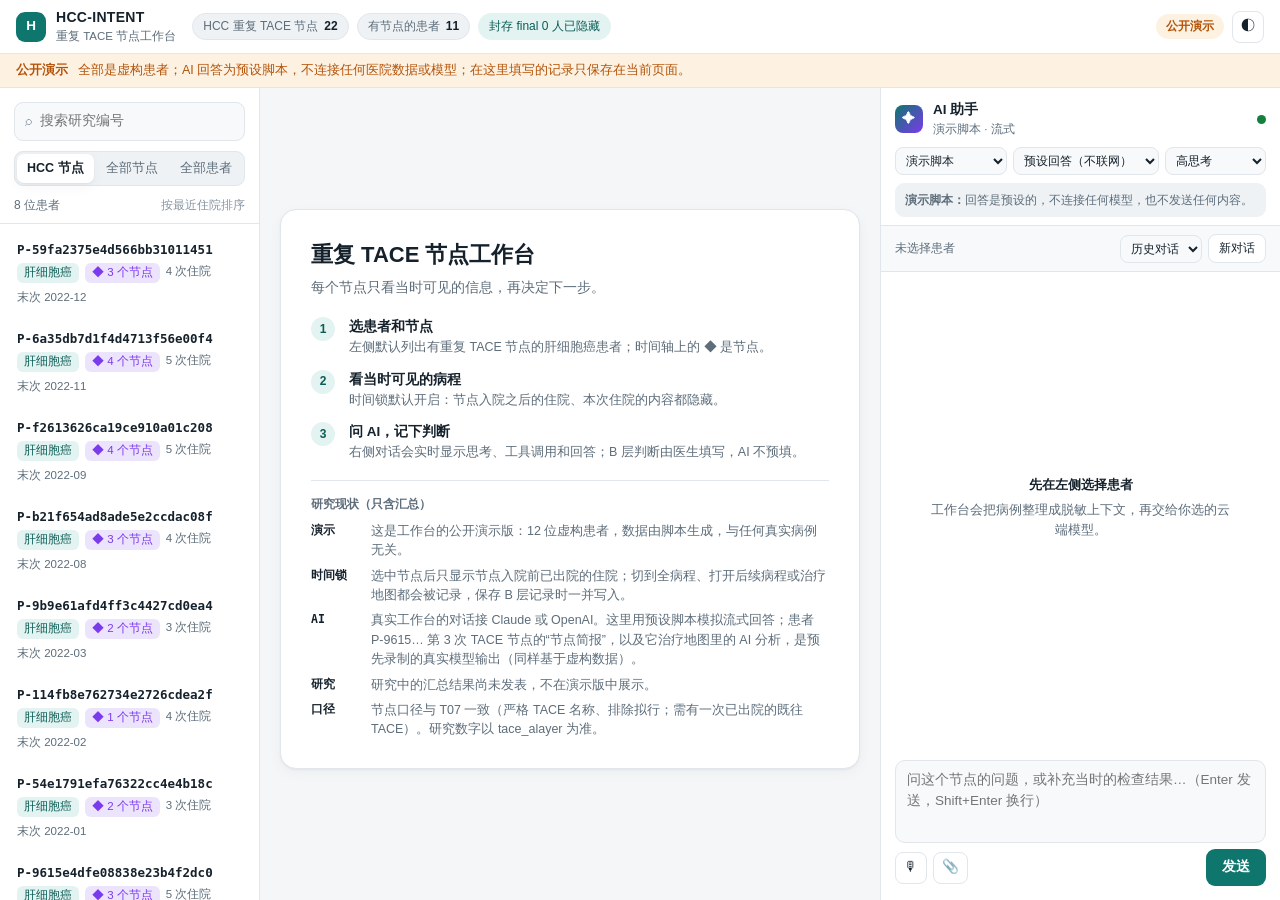
==== index.html @ 454624b8 "HCC-INTENT repeat-TACE workbench demo (made-up patients, static page) Built by scripts/build_static_" ====
<!doctype html>
<html lang="zh-CN">
<head>
<meta charset="utf-8">
<meta name="viewport" content="width=device-width,initial-scale=1">
<meta name="hcc-token" content="demo">
<meta name="description" content="重复 TACE 节点工作台的公开演示：虚构患者、时间锁视图、A/B 层记录、治疗地图与预设的流式 AI 回答。">
<title>HCC-INTENT 演示</title>
<link rel="stylesheet" href="workbench.css">
<link rel="stylesheet" href="demo.css">
</head>
<body>
<header class="topbar">
  <button id="togglePatients" class="icon-btn only-narrow" aria-label="患者列表">☰</button>
  <div class="brand"><span class="brand-mark">H</span><div><strong>HCC-INTENT</strong><small>重复 TACE 节点工作台</small></div></div>
  <div id="statusChips" class="status-chips"></div>
  <div class="top-actions">
    <span class="demo-pill">公开演示</span>
    <button id="themeToggle" class="icon-btn" aria-label="切换明暗主题" title="切换明暗主题">◐</button>
    <button id="toggleAssistant" class="icon-btn only-medium" aria-label="AI 助手">✦</button>
  </div>
</header>
<div class="demo-banner" role="note"><b>公开演示</b><span>全部是虚构患者；AI 回答为预设脚本，不连接任何医院数据或模型；在这里填写的记录只保存在当前页面。</span></div>

<div class="layout">
  <aside id="patientsPanel" class="patients">
    <div class="panel-head">
      <label class="search"><span aria-hidden="true">⌕</span><input id="patientSearch" placeholder="搜索研究编号" aria-label="搜索研究编号" autocomplete="off"></label>
      <div class="segmented" id="scopeSwitch" role="tablist" aria-label="患者范围">
        <button data-scope="hcc_nodes" class="active" role="tab">HCC 节点</button>
        <button data-scope="nodes" role="tab">全部节点</button>
        <button data-scope="all" role="tab">全部患者</button>
      </div>
      <div class="list-meta"><span id="patientTotal">—</span><span class="hint">按最近住院排序</span></div>
    </div>
    <div id="patientList" class="patient-list" role="listbox" aria-label="患者"></div>
    <button id="loadMore" class="ghost-btn load-more" hidden>加载更多</button>
  </aside>

  <main id="casePanel" class="case">
    <section id="welcome" class="welcome">
      <div class="welcome-card">
        <h1>重复 TACE 节点工作台</h1>
        <p>每个节点只看当时可见的信息，再决定下一步。</p>
        <ol class="steps">
          <li><b>选患者和节点</b><span>左侧默认列出有重复 TACE 节点的肝细胞癌患者；时间轴上的 ◆ 是节点。</span></li>
          <li><b>看当时可见的病程</b><span>时间锁默认开启：节点入院之后的住院、本次住院的内容都隐藏。</span></li>
          <li><b>问 AI，记下判断</b><span>右侧对话会实时显示思考、工具调用和回答；B 层判断由医生填写，AI 不预填。</span></li>
        </ol>
        <div id="welcomeNotes" class="research-notes"></div>
      </div>
    </section>

    <section id="caseView" class="case-view" hidden>
      <div class="case-head">
        <div class="case-title">
          <div class="eyebrow" id="caseEyebrow"></div>
          <h1 id="caseTitle"></h1>
          <div id="caseBadges" class="badges"></div>
        </div>
        <div id="caseStats" class="case-stats"></div>
      </div>

      <div class="card timeline-card">
        <div class="card-head">
          <div class="node-strip" id="nodeStrip" aria-label="重复 TACE 节点"></div>
          <div class="segmented mode-switch" id="modeSwitch" aria-label="视图模式">
            <button data-mode="locked" class="active" title="只显示节点入院前已出院的住院">🔒 时间锁</button>
            <button data-mode="full" title="显示全部住院，会记录为已查看后续病程">全病程</button>
          </div>
        </div>
        <div id="modeHint" class="mode-hint"></div>
        <div id="timeline" class="timeline" aria-label="住院时间轴"></div>
        <div class="legend" id="timelineLegend"></div>
      </div>

      <div class="card node-card">
        <nav class="tabs" id="tabs" role="tablist">
          <button data-tab="visible" class="active" role="tab">当时可见</button>
          <button data-tab="alayer" role="tab">A 层 · 状态</button>
          <button data-tab="blayer" role="tab">B 层 · 医生记录</button>
          <button data-tab="after" role="tab">后续病程</button>
          <button data-tab="map" role="tab">治疗地图</button>
          <button data-tab="detail" role="tab">住院详情</button>
        </nav>
        <div id="tabBody" class="tab-body"></div>
      </div>
    </section>
  </main>

  <aside id="assistantPanel" class="assistant">
    <div class="assistant-head">
      <div class="assistant-title"><span class="spark">✦</span><div><strong>AI 助手</strong><small id="assistantSub">云端模型 · 流式</small></div></div>
      <span id="assistantDot" class="dot" title="状态"></span>
    </div>
    <div class="model-row">
      <select id="providerSelect" aria-label="接口"></select>
      <select id="modelSelect" aria-label="模型"></select>
      <select id="effortSelect" aria-label="思考强度" title="思考强度">
        <option value="low">低思考</option><option value="medium">中思考</option><option value="high" selected>高思考</option>
      </select>
    </div>
    <div id="exportBanner" class="export-banner"></div>
    <div class="context-bar">
      <span id="contextChip" class="context-chip">未选择患者</span>
      <div class="context-actions">
        <select id="historySelect" aria-label="历史对话"><option value="">历史对话</option></select>
        <button id="newChat" class="ghost-btn small">新对话</button>
      </div>
    </div>
    <div id="messages" class="messages" aria-live="polite"></div>
    <div id="quickPrompts" class="quick-prompts"></div>
    <form id="composer" class="composer">
      <textarea id="composerInput" rows="3" placeholder="问这个节点的问题，或补充当时的检查结果…（Enter 发送，Shift+Enter 换行）"></textarea>
      <div class="composer-actions">
        <div class="left">
          <button type="button" id="voiceBtn" class="icon-btn" title="本地语音转文字" aria-label="语音输入">🎙</button>
          <label class="icon-btn" title="上传文字型文件（本地提取）" aria-label="上传文件">📎<input id="fileInput" type="file" accept=".txt,.md,.json,.pdf,.docx" hidden></label>
          <span id="composerNote" class="composer-note"></span>
        </div>
        <button type="submit" id="sendBtn" class="primary-btn">发送</button>
      </div>
    </form>
  </aside>
</div>
<div id="tooltip" class="tooltip" role="tooltip" hidden></div>
<div id="toast" class="toast" role="status" hidden></div>
<script src="mock.js"></script>
<script src="workbench.js"></script>
</body>
</html>
---- workbench.css ----
:root{
  --bg:#f4f6f8;--panel:#ffffff;--panel-2:#f7f9fb;--sunken:#eef2f5;--border:#e0e6eb;--border-strong:#c9d3db;
  --text:#15212b;--muted:#5d6d7a;--faint:#8794a0;
  --accent:#0f766e;--accent-2:#0d9488;--accent-soft:#e3f3f1;--accent-text:#0b5c56;
  --warn:#b45309;--warn-soft:#fdf2e2;--danger:#b91c1c;--danger-soft:#fde8e8;--ok:#15803d;
  --c-tace:#0f8b8d;--c-local:#2563eb;--c-systemic:#7c3aed;--c-curative:#d97706;--c-other:#94a3b8;--c-death:#dc2626;
  --hatch:#e9edf1;--shadow:0 1px 2px rgba(16,24,32,.05),0 4px 14px rgba(16,24,32,.04);
  --radius:12px;--left:292px;--right:440px;
  color-scheme:light;
}
@media (prefers-color-scheme:dark){:root:not([data-theme="light"]){
  --bg:#0b1117;--panel:#111a22;--panel-2:#152029;--sunken:#0e161d;--border:#22303c;--border-strong:#2f4050;
  --text:#dbe5ec;--muted:#93a3b1;--faint:#6d7f8d;
  --accent:#34d3b4;--accent-2:#2bb79c;--accent-soft:#12312c;--accent-text:#7ae8d1;
  --warn:#f0a73b;--warn-soft:#3a2a12;--danger:#f87171;--danger-soft:#3a1717;--ok:#4ade80;
  --c-tace:#2dd4bf;--c-local:#60a5fa;--c-systemic:#a78bfa;--c-curative:#fbbf24;--c-other:#64748b;--c-death:#f87171;
  --hatch:#18232d;--shadow:none;color-scheme:dark;
}}
:root[data-theme="dark"]{
  --bg:#0b1117;--panel:#111a22;--panel-2:#152029;--sunken:#0e161d;--border:#22303c;--border-strong:#2f4050;
  --text:#dbe5ec;--muted:#93a3b1;--faint:#6d7f8d;
  --accent:#34d3b4;--accent-2:#2bb79c;--accent-soft:#12312c;--accent-text:#7ae8d1;
  --warn:#f0a73b;--warn-soft:#3a2a12;--danger:#f87171;--danger-soft:#3a1717;--ok:#4ade80;
  --c-tace:#2dd4bf;--c-local:#60a5fa;--c-systemic:#a78bfa;--c-curative:#fbbf24;--c-other:#64748b;--c-death:#f87171;
  --hatch:#18232d;--shadow:none;color-scheme:dark;
}
*{box-sizing:border-box}
html,body{height:100%}
body{margin:0;background:var(--bg);color:var(--text);font:13.5px/1.55 -apple-system,BlinkMacSystemFont,"PingFang SC","Hiragino Sans GB","Microsoft YaHei",sans-serif;overflow:hidden}
button,input,select,textarea{font:inherit;color:inherit}
button{cursor:pointer}
[hidden]{display:none!important}
h1,h2,h3,h4,p{margin:0}
small{color:var(--muted)}

/* ---------- top bar ---------- */
.topbar{height:54px;display:flex;align-items:center;gap:16px;padding:0 16px;background:var(--panel);border-bottom:1px solid var(--border)}
.brand{display:flex;align-items:center;gap:10px;min-width:0}
.brand strong{display:block;font-size:14px;letter-spacing:.3px}
.brand small{display:block;font-size:11.5px}
.brand-mark{width:30px;height:30px;border-radius:9px;display:grid;place-items:center;background:var(--accent);color:#fff;font-weight:700}
.status-chips{display:flex;gap:8px;flex:1;min-width:0;overflow:hidden}
.chip{display:inline-flex;align-items:center;gap:6px;padding:3px 10px;border-radius:999px;background:var(--sunken);border:1px solid var(--border);color:var(--muted);font-size:12px;white-space:nowrap}
.chip b{color:var(--text);font-weight:600}
.chip.warn{background:var(--warn-soft);color:var(--warn);border-color:transparent}
.chip.ok{background:var(--accent-soft);color:var(--accent-text);border-color:transparent}
.top-actions{display:flex;align-items:center;gap:8px}
.link-btn{color:var(--muted);text-decoration:none;font-size:12.5px;padding:6px 10px;border-radius:8px}
.link-btn:hover{background:var(--sunken);color:var(--text)}
.icon-btn{border:1px solid var(--border);background:var(--panel);border-radius:8px;min-width:32px;height:32px;display:inline-grid;place-items:center;padding:0 8px;cursor:pointer}
.icon-btn:hover{background:var(--sunken)}
.only-narrow,.only-medium{display:none}

/* ---------- layout ---------- */
.layout{display:grid;grid-template-columns:var(--left) minmax(0,1fr) var(--right);height:calc(100vh - 54px)}
.patients,.assistant{background:var(--panel);display:flex;flex-direction:column;min-height:0}
.patients{border-right:1px solid var(--border)}
.assistant{border-left:1px solid var(--border)}
.case{overflow:auto;min-width:0;padding:18px 20px 28px}

/* ---------- patient list ---------- */
.panel-head{padding:14px 14px 8px;display:grid;gap:10px;border-bottom:1px solid var(--border)}
.search{display:flex;align-items:center;gap:8px;border:1px solid var(--border);background:var(--panel-2);border-radius:9px;padding:0 10px}
.search span{color:var(--faint)}
.search input{border:0;outline:0;background:transparent;padding:8px 0;width:100%}
.search:focus-within{border-color:var(--accent);box-shadow:0 0 0 3px var(--accent-soft)}
.segmented{display:inline-flex;background:var(--sunken);border:1px solid var(--border);border-radius:9px;padding:2px;gap:2px}
.segmented button{border:0;background:transparent;padding:5px 10px;border-radius:7px;color:var(--muted);font-size:12.5px;white-space:nowrap}
.segmented button.active{background:var(--panel);color:var(--text);box-shadow:var(--shadow);font-weight:600}
.panel-head .segmented{display:flex}.panel-head .segmented button{flex:1}
.list-meta{display:flex;justify-content:space-between;font-size:12px;color:var(--muted)}
.hint{color:var(--faint)}
.patient-list{overflow:auto;flex:1;padding:6px}
.patient-item{width:100%;text-align:left;border:1px solid transparent;background:transparent;border-radius:10px;padding:9px 10px;display:grid;gap:4px;margin-bottom:2px}
.patient-item:hover{background:var(--panel-2);border-color:var(--border)}
.patient-item.active{background:var(--accent-soft);border-color:transparent}
.patient-item .row{display:flex;justify-content:space-between;gap:8px;align-items:center}
.pid{font-family:ui-monospace,SFMono-Regular,Menlo,monospace;font-size:12.5px;font-weight:600;overflow:hidden;text-overflow:ellipsis;white-space:nowrap}
.patient-item .meta{display:flex;gap:6px;flex-wrap:wrap;font-size:11.5px;color:var(--muted)}
.tag{display:inline-flex;align-items:center;gap:4px;padding:1px 7px;border-radius:6px;background:var(--sunken);color:var(--muted);font-size:11.5px;white-space:nowrap}
.tag.accent{background:var(--accent-soft);color:var(--accent-text)}
.tag.warn{background:var(--warn-soft);color:var(--warn)}
.tag.danger{background:var(--danger-soft);color:var(--danger)}
.tag.violet{background:color-mix(in srgb,var(--c-systemic) 14%,transparent);color:var(--c-systemic)}
.load-more{margin:8px 12px 12px}
.ghost-btn{border:1px solid var(--border);background:var(--panel);border-radius:8px;padding:6px 12px;color:var(--text)}
.ghost-btn:hover{background:var(--sunken)}
.ghost-btn.small{padding:4px 10px;font-size:12px}
.primary-btn{border:0;background:var(--accent);color:#fff;border-radius:9px;padding:8px 16px;font-weight:600}
.primary-btn:hover{background:var(--accent-2)}
.primary-btn:disabled{opacity:.5;cursor:not-allowed}
.primary-btn.stop{background:var(--danger)}
.empty{color:var(--muted);text-align:center;padding:28px 12px;font-size:12.5px}

/* ---------- welcome ---------- */
.welcome{display:grid;place-items:center;min-height:100%}
.welcome-card{max-width:640px;background:var(--panel);border:1px solid var(--border);border-radius:16px;padding:28px 30px;box-shadow:var(--shadow)}
.welcome-card h1{font-size:22px;margin-bottom:6px}
.welcome-card>p{color:var(--muted);margin-bottom:18px}
.steps{margin:0 0 18px;padding:0;list-style:none;display:grid;gap:12px;counter-reset:s}
.steps li{display:grid;grid-template-columns:28px 1fr;column-gap:10px;counter-increment:s}
.steps li::before{content:counter(s);grid-row:span 2;width:24px;height:24px;border-radius:50%;background:var(--accent-soft);color:var(--accent-text);display:grid;place-items:center;font-weight:700;font-size:12px}
.steps b{font-weight:600}.steps span{color:var(--muted);font-size:12.5px}
.research-notes{display:grid;gap:6px;border-top:1px solid var(--border);padding-top:14px}
.research-notes h4{font-size:12px;color:var(--muted);font-weight:600;margin-bottom:2px}
.note-line{display:grid;grid-template-columns:52px 1fr;gap:8px;font-size:12.5px;color:var(--muted)}
.note-line b{color:var(--text);font-family:ui-monospace,Menlo,monospace;font-size:11.5px}

/* ---------- case ---------- */
.case-view{display:grid;grid-template-columns:minmax(0,1fr);gap:14px;max-width:1280px;margin:0 auto}
.case-view>*{min-width:0}
.case-head{display:flex;justify-content:space-between;gap:16px;align-items:flex-end;flex-wrap:wrap}
.eyebrow{font-size:11.5px;color:var(--muted);letter-spacing:.4px;text-transform:uppercase}
.case-title h1{font-size:20px;font-family:ui-monospace,SFMono-Regular,Menlo,monospace;letter-spacing:-.2px}
.badges{display:flex;gap:6px;flex-wrap:wrap;margin-top:6px}
.case-stats{display:flex;gap:6px;flex-wrap:wrap}
.stat{background:var(--panel);border:1px solid var(--border);border-radius:10px;padding:7px 12px;min-width:86px}
.stat small{display:block;font-size:11px}
.stat b{font-size:16px;font-variant-numeric:tabular-nums}
.card{background:var(--panel);border:1px solid var(--border);border-radius:var(--radius);box-shadow:var(--shadow)}
.card-head{display:flex;justify-content:space-between;align-items:center;gap:12px;padding:12px 14px 4px;flex-wrap:wrap}
.node-strip{display:flex;gap:6px;flex-wrap:wrap;align-items:center}
.node-strip .label{font-size:12px;color:var(--muted);margin-right:2px}
.node-chip{border:1px solid var(--border);background:var(--panel-2);border-radius:999px;padding:3px 10px;font-size:12px;display:inline-flex;gap:5px;align-items:center}
.node-chip:hover{border-color:var(--border-strong)}
.node-chip.active{background:var(--accent);border-color:var(--accent);color:#fff}
.node-chip .done{color:var(--ok);font-weight:700}
.node-chip.active .done{color:#fff}
.mode-hint{padding:0 14px;font-size:12px;color:var(--muted);min-height:18px}
.mode-hint.warn{color:var(--warn)}
.timeline{position:relative;padding:4px 8px 0 8px;min-height:180px;overflow-x:auto}
.timeline svg{display:block;width:100%;overflow:visible}
.timeline .lane-label{font-size:11px;fill:var(--muted)}
.timeline .axis text{font-size:10.5px;fill:var(--faint)}
.timeline .axis line{stroke:var(--border)}
.timeline .lane-bg{fill:var(--panel-2)}
.timeline .adm{cursor:pointer;transition:opacity .12s}
.timeline .adm:hover{opacity:.8}
.timeline .adm.selected{stroke:var(--text);stroke-width:1.6}
.timeline .node-mark{cursor:pointer}
.timeline .node-mark text{font-size:10px;font-weight:700;fill:#fff;pointer-events:none}
.timeline .zero-line{stroke:var(--accent);stroke-width:1.5;stroke-dasharray:4 3}
.timeline .zero-label{font-size:11px;fill:var(--accent-text);font-weight:600}
.timeline .hidden-zone{fill:url(#hatch)}
.timeline .hidden-label{font-size:11.5px;fill:var(--muted)}
.timeline .placeholder{fill:none;stroke:var(--accent);stroke-dasharray:3 2;stroke-width:1.4}
.legend{display:flex;gap:14px;flex-wrap:wrap;padding:6px 14px 12px;font-size:11.5px;color:var(--muted)}
.legend i{display:inline-block;width:10px;height:10px;border-radius:3px;margin-right:5px;vertical-align:-1px}

/* tabs */
.tabs{display:flex;gap:2px;padding:6px 8px 0;border-bottom:1px solid var(--border);overflow-x:auto}
.tabs button{border:0;background:transparent;padding:9px 12px;color:var(--muted);border-bottom:2px solid transparent;margin-bottom:-1px;white-space:nowrap;font-size:13px}
.tabs button.active{color:var(--text);border-bottom-color:var(--accent);font-weight:600}
.tabs button:disabled{opacity:.4;cursor:not-allowed}
.tab-body{padding:16px}
.section-title{font-size:12px;font-weight:600;color:var(--muted);margin:16px 0 8px;letter-spacing:.2px}
.section-title:first-child{margin-top:0}
.lead{display:flex;gap:8px;align-items:center;flex-wrap:wrap;margin-bottom:12px;font-size:13px}
.adm-list{display:grid;gap:8px}
.adm-card{display:grid;grid-template-columns:52px 1fr auto;gap:12px;align-items:center;border:1px solid var(--border);border-radius:10px;padding:9px 12px;background:var(--panel-2);text-align:left;width:100%}
.adm-card:hover{border-color:var(--border-strong)}
.adm-card .ref{font-family:ui-monospace,Menlo,monospace;font-weight:700;font-size:13px}
.adm-card .when{font-size:12px;color:var(--muted)}
.adm-card .dx{font-size:13px;overflow:hidden;text-overflow:ellipsis;white-space:nowrap}
.adm-card .right{text-align:right;font-size:12px;color:var(--muted);font-variant-numeric:tabular-nums}
.class-tags{display:flex;gap:4px;flex-wrap:wrap;margin-top:3px}
.ct{font-size:11px;padding:0 6px;border-radius:5px;color:#fff}
.metrics{display:grid;grid-template-columns:repeat(auto-fill,minmax(150px,1fr));gap:8px}
.metric{border:1px solid var(--border);border-radius:10px;padding:10px 12px;background:var(--panel-2)}
.metric small{display:block;font-size:11.5px}
.metric b{font-size:18px;font-variant-numeric:tabular-nums}
.metric b span{font-size:12px;color:var(--muted);font-weight:400;margin-left:2px}
.rules{display:grid;gap:6px}
.rule{display:grid;grid-template-columns:14px 1fr;gap:8px;align-items:start;font-size:12.5px;color:var(--muted)}
.rule::before{content:"";width:8px;height:8px;border-radius:50%;background:var(--border-strong);margin-top:6px}
.rule.fired{color:var(--text)}
.rule.fired::before{background:var(--warn)}
.rule b{font-weight:600}
.cohort{display:grid;gap:8px}
.cohort-row{display:grid;grid-template-columns:minmax(160px,1.3fr) 2fr 90px;gap:12px;align-items:center;font-size:12.5px}
.bar{height:8px;border-radius:4px;background:var(--sunken);overflow:hidden}
.bar i{display:block;height:100%;background:var(--accent)}
.cohort-row .num{text-align:right;font-variant-numeric:tabular-nums;color:var(--muted)}
.callout{border-radius:10px;padding:10px 12px;font-size:12.5px;background:var(--sunken);color:var(--muted);border:1px solid var(--border)}
.callout.warn{background:var(--warn-soft);color:var(--warn);border-color:transparent}
.callout.accent{background:var(--accent-soft);color:var(--accent-text);border-color:transparent}
.callout b{color:inherit}
.grid-2{display:grid;grid-template-columns:repeat(auto-fit,minmax(300px,1fr));gap:16px}

/* B layer form */
.state-options{display:grid;grid-template-columns:repeat(auto-fill,minmax(210px,1fr));gap:8px}
.state-option{border:1px solid var(--border);border-radius:10px;padding:9px 11px;background:var(--panel-2);text-align:left;display:grid;gap:2px}
.state-option b{font-family:ui-monospace,Menlo,monospace}
.state-option span{font-size:12.5px;color:var(--muted)}
.state-option.active{border-color:var(--accent);background:var(--accent-soft)}
.state-option.active span{color:var(--accent-text)}
.family-table{display:grid;gap:6px}
.family-row{display:grid;grid-template-columns:minmax(150px,220px) auto minmax(160px,1fr);gap:10px;align-items:center;padding:7px 0;border-bottom:1px dashed var(--border)}
.family-row:last-child{border-bottom:0}
.family-row .name{font-size:13px;font-weight:500}
.judge button{font-size:12px;padding:4px 9px}
.judge button.active[data-v="acceptable"]{background:var(--accent);color:#fff}
.judge button.active[data-v="conditional"]{background:var(--c-local);color:#fff}
.judge button.active[data-v="unacceptable"]{background:var(--danger);color:#fff}
.judge button.active[data-v="unknown"]{background:var(--faint);color:#fff}
.field{display:grid;gap:5px;margin-top:10px}
.field label{font-size:12px;color:var(--muted)}
.input,textarea.input{border:1px solid var(--border);background:var(--panel-2);border-radius:8px;padding:7px 10px;width:100%;outline:0}
.input:focus{border-color:var(--accent);box-shadow:0 0 0 3px var(--accent-soft)}
textarea.input{resize:vertical;min-height:62px}
.form-foot{display:flex;justify-content:space-between;align-items:center;gap:12px;margin-top:14px;flex-wrap:wrap}
.audit{display:flex;gap:6px;flex-wrap:wrap;font-size:12px}

/* detail */
.kv{display:grid;grid-template-columns:120px 1fr;gap:4px 12px;font-size:12.5px}
.kv dt{color:var(--muted)}.kv dd{margin:0}
table.plain{width:100%;border-collapse:collapse;font-size:12.5px}
table.plain th{text-align:left;color:var(--muted);font-weight:500;border-bottom:1px solid var(--border);padding:6px 8px}
table.plain td{border-bottom:1px solid var(--border);padding:6px 8px;vertical-align:top}
table.plain td.code{font-family:ui-monospace,Menlo,monospace;color:var(--muted);white-space:nowrap}
.cost-row{display:grid;grid-template-columns:110px 1fr 90px;gap:10px;align-items:center;font-size:12px;margin-bottom:5px}
.cost-row .num{text-align:right;font-variant-numeric:tabular-nums}
.lock-card{display:grid;place-items:center;text-align:center;gap:10px;padding:30px 16px;border:1px dashed var(--border-strong);border-radius:12px;background:var(--panel-2)}
.lock-card p{color:var(--muted);max-width:460px;font-size:12.5px}

/* ---------- treatment map ---------- */
.map-toolbar{display:flex;justify-content:space-between;align-items:center;gap:8px;flex-wrap:wrap;margin:-4px 0 10px}
.map-tools{display:flex;gap:6px;flex-wrap:wrap;align-items:center}
.map-tools .divider{width:1px;height:20px;background:var(--border);margin:0 2px}
.map-tools .zoom{font-size:12px;color:var(--muted);min-width:40px;text-align:center;font-variant-numeric:tabular-nums}
.map-engine{font-size:12px;color:var(--muted)}
.map-body{display:grid;grid-template-columns:minmax(0,1fr) 340px;gap:0;border:1px solid var(--border);border-radius:12px;overflow:hidden}
.tab-body{container-type:inline-size}
@container (max-width:900px){.map-body{grid-template-columns:1fr}.map-side{border-left:0;border-top:1px solid var(--border);height:auto;max-height:520px}}
.node-card.map-max{position:fixed;left:0;right:var(--right);top:54px;bottom:0;z-index:25;border-radius:0;overflow:auto;margin:0}
@media (max-width:1100px){.node-card.map-max{right:0}}
.node-card.map-max .map-canvas,.node-card.map-max .map-side{height:calc(100vh - 54px - 120px)}
body.map-maxed .assistant{z-index:30}
.map-canvas{position:relative;height:600px;overflow:hidden;cursor:grab;touch-action:none;background-color:var(--panel-2);background-image:radial-gradient(var(--border) 1px,transparent 1px);background-size:22px 22px;outline:0}
.map-canvas:active{cursor:grabbing}
.map-world{position:absolute;left:0;top:0;transform-origin:0 0}
.map-edges{position:absolute;left:0;top:0;overflow:visible;pointer-events:none}
.map-edge{fill:none;stroke:var(--faint);stroke-width:2;pointer-events:stroke;cursor:pointer}
.map-edge.planned{stroke:var(--c-systemic);stroke-dasharray:7 5}
.map-edge.selected{stroke:var(--accent);stroke-width:3.5}
.map-label{position:absolute;transform:translate(-50%,-50%);max-width:200px;white-space:nowrap;overflow:hidden;text-overflow:ellipsis;font-size:12px;padding:2px 8px;border-radius:999px;border:1px solid var(--border);background:var(--panel);color:var(--text);cursor:pointer}
.map-label.planned{color:var(--c-systemic);border-style:dashed}
.map-node{position:absolute;box-sizing:border-box;display:flex;flex-direction:column;gap:3px;padding:9px 11px;border-radius:12px;background:var(--panel);border:1.5px solid var(--border-strong);box-shadow:var(--shadow);overflow:hidden;cursor:pointer;user-select:none}
.map-node:hover{border-color:var(--accent)}
.map-node.entry{background:var(--sunken)}
.map-node.state{border-color:var(--c-tace)}
.map-node.manual{border-color:var(--c-local)}
.map-node.planned{border-style:dashed;border-color:var(--c-systemic);background:color-mix(in srgb,var(--c-systemic) 7%,var(--panel))}
.map-node.current{box-shadow:0 0 0 3px var(--accent-soft);border-color:var(--accent)}
.map-node.selected{box-shadow:0 0 0 3px var(--accent)}
.map-node.link-from{box-shadow:0 0 0 3px var(--warn)}
.mn-head{display:flex;justify-content:space-between;gap:6px;font-size:11px;color:var(--muted)}
.mn-origin{white-space:nowrap}
.mn-title{font-weight:600;font-size:13px;white-space:nowrap;overflow:hidden;text-overflow:ellipsis}
.mn-summary{font-size:12px;color:var(--muted);display:-webkit-box;-webkit-line-clamp:2;-webkit-box-orient:vertical;overflow:hidden;flex:1}
.mn-foot{display:flex;gap:4px;flex-wrap:nowrap;overflow:hidden}
.map-hint{position:absolute;left:10px;bottom:8px;font-size:11.5px;color:var(--muted);background:var(--panel);border:1px solid var(--border);border-radius:8px;padding:3px 8px;pointer-events:none}
.map-side{border-left:1px solid var(--border);background:var(--panel);height:600px;overflow:auto;display:flex;flex-direction:column}
.side-tabs{margin:10px 12px 0;display:flex}.side-tabs button{flex:1}
.side-body{padding:10px 14px 16px;display:grid;gap:6px;font-size:12.5px;align-content:start}
.side-body p{margin:0}
.side-title{font-size:15px}
.side-summary{font-size:13px;line-height:1.6}
.branch-card{border:1px solid var(--border);border-radius:10px;padding:8px 10px;display:grid;gap:4px;background:var(--panel-2)}
.branch-row{display:flex;justify-content:space-between;border:1px solid var(--border);background:var(--panel-2);border-radius:8px;padding:6px 10px;font-size:12.5px}
.branch-row .num{font-variant-numeric:tabular-nums;color:var(--c-systemic)}
.job-steps{margin:0;padding-left:18px;color:var(--muted);font-size:12px}
.job-steps li:last-child{color:var(--accent-text);font-weight:600}
.plain-list{margin:0;padding-left:18px}
.ref-a{color:var(--accent-text);text-decoration:none;font-size:12px}
.muted{color:var(--muted)}.small{font-size:11.5px}
.check{display:flex;align-items:center;gap:6px;font-size:12px;color:var(--muted)}
.button-row{display:flex;gap:6px;flex-wrap:wrap;align-items:center;margin-top:6px}
.field>span{font-size:12px;color:var(--muted)}
.field select.input{padding:6px 8px}
details.raw summary{cursor:pointer;color:var(--muted);font-size:12px;margin-top:8px}
dialog.versions{border:1px solid var(--border);border-radius:14px;background:var(--panel);color:var(--text);padding:16px 18px;width:min(560px,92vw);max-height:80vh}
dialog.versions::backdrop{background:rgba(0,0,0,.35)}
.dialog-head{display:flex;justify-content:space-between;align-items:center;margin-bottom:6px}
.version-row{display:flex;justify-content:space-between;align-items:center;gap:8px;padding:6px 0;border-bottom:1px dashed var(--border);font-size:12.5px}
@media (max-width:1100px){.map-body{grid-template-columns:1fr}.map-side{border-left:0;border-top:1px solid var(--border);height:auto;max-height:520px}.map-canvas{height:460px}}

/* ---------- assistant ---------- */
.assistant-head{display:flex;justify-content:space-between;align-items:center;padding:12px 14px 8px}
.assistant-title{display:flex;align-items:center;gap:10px}
.assistant-title strong{display:block}
.assistant-title small{display:block;font-size:11.5px}
.spark{width:28px;height:28px;border-radius:8px;display:grid;place-items:center;background:linear-gradient(135deg,var(--accent),var(--c-systemic));color:#fff}
.dot{width:9px;height:9px;border-radius:50%;background:var(--faint)}
.dot.ok{background:var(--ok)}.dot.warn{background:var(--warn)}.dot.busy{background:var(--accent);animation:pulse 1s infinite}
@keyframes pulse{50%{opacity:.35}}
.model-row{display:grid;grid-template-columns:1fr 1.3fr .9fr;gap:6px;padding:0 14px 8px}
.model-row select,.context-actions select{border:1px solid var(--border);background:var(--panel-2);border-radius:8px;padding:5px 6px;font-size:12px;min-width:0}
.export-banner{margin:0 14px 8px;font-size:12px;border-radius:9px;padding:8px 10px}
.export-banner.off{background:var(--warn-soft);color:var(--warn)}
.export-banner.on{background:var(--sunken);color:var(--muted)}
.export-banner code{font-family:ui-monospace,Menlo,monospace;font-size:11.5px}
.context-bar{display:flex;justify-content:space-between;align-items:center;gap:8px;padding:8px 14px;border-top:1px solid var(--border);border-bottom:1px solid var(--border);background:var(--panel-2)}
.context-chip{font-size:12px;color:var(--muted);overflow:hidden;text-overflow:ellipsis;white-space:nowrap}
.context-chip.locked{color:var(--accent-text)}
.context-chip.hindsight{color:var(--warn)}
.context-actions{display:flex;gap:6px;align-items:center;flex-shrink:0}
.context-actions select{max-width:120px}
.context-actions button{white-space:nowrap}
.messages{flex:1;overflow:auto;padding:14px;display:flex;flex-direction:column;gap:14px}
.msg-user{align-self:flex-end;max-width:88%;background:var(--accent);color:#fff;border-radius:14px 14px 4px 14px;padding:8px 12px;white-space:pre-wrap;word-break:break-word}
.msg-ai{display:grid;gap:8px}
.msg-meta{font-size:11px;color:var(--faint);display:flex;gap:8px;flex-wrap:wrap;align-items:center}
.thinking{border:1px solid var(--border);border-radius:10px;background:var(--panel-2)}
.thinking summary{cursor:pointer;padding:6px 10px;font-size:12px;color:var(--muted);list-style:none;display:flex;gap:6px;align-items:center}
.thinking summary::-webkit-details-marker{display:none}
.thinking summary::before{content:"▸";font-size:10px;transition:transform .15s}
.thinking[open] summary::before{transform:rotate(90deg)}
.thinking .body{padding:0 10px 8px;font-size:12px;color:var(--muted);white-space:pre-wrap;max-height:260px;overflow:auto}
.live{display:inline-block;width:6px;height:6px;border-radius:50%;background:var(--accent);animation:pulse 1s infinite}
.tools{display:grid;gap:4px}
.tool{display:grid;grid-template-columns:auto 1fr;gap:6px;align-items:start;font-size:12px;border-left:2px solid var(--border-strong);padding:2px 0 2px 8px;color:var(--muted)}
.tool b{color:var(--text);font-weight:600;font-family:ui-monospace,Menlo,monospace;font-size:11.5px}
.tool.err{border-left-color:var(--danger)}
.tool.pending{border-left-color:var(--accent)}
.answer{font-size:13.5px;line-height:1.65;word-break:break-word}
.answer h1,.answer h2,.answer h3,.answer h4{font-size:14px;margin:10px 0 4px}
.answer p{margin:0 0 8px}
.answer ul,.answer ol{margin:0 0 8px;padding-left:20px}
.answer li{margin:2px 0}
.answer code{background:var(--sunken);padding:0 4px;border-radius:4px;font-size:12px}
.answer pre{background:var(--sunken);padding:8px 10px;border-radius:8px;overflow:auto;font-size:12px}
.answer table{border-collapse:collapse;margin:6px 0 10px;font-size:12.5px;display:block;overflow-x:auto}
.answer th,.answer td{border:1px solid var(--border);padding:4px 8px;text-align:left}
.answer th{background:var(--panel-2)}
.answer blockquote{margin:0 0 8px;border-left:3px solid var(--border-strong);padding-left:10px;color:var(--muted)}
.answer .caret{display:inline-block;width:7px;height:15px;background:var(--accent);vertical-align:-2px;animation:pulse .9s infinite;margin-left:1px}
.ref-link{border:0;background:var(--accent-soft);color:var(--accent-text);border-radius:5px;padding:0 4px;font-family:ui-monospace,Menlo,monospace;font-size:12px;cursor:pointer}
.warnings{display:flex;gap:6px;flex-wrap:wrap}
.msg-error{background:var(--danger-soft);color:var(--danger);border-radius:10px;padding:8px 10px;font-size:12.5px}
.msg-status{font-size:12px;color:var(--muted);display:flex;align-items:center;gap:6px}
.chat-empty{color:var(--muted);font-size:12.5px;text-align:center;margin:auto;max-width:300px;display:grid;gap:6px}
.chat-empty b{color:var(--text)}
.quick-prompts{display:flex;gap:6px;flex-wrap:wrap;padding:8px 14px 0}
.quick-prompts button{border:1px solid var(--border);background:var(--panel-2);border-radius:999px;padding:4px 10px;font-size:12px;color:var(--muted)}
.quick-prompts button:hover{color:var(--text);border-color:var(--border-strong)}
.composer{padding:8px 14px 14px;display:grid;gap:6px}
.composer textarea{border:1px solid var(--border);background:var(--panel-2);border-radius:10px;padding:9px 11px;resize:none;outline:0;width:100%;min-height:64px;max-height:220px}
.composer textarea:focus{border-color:var(--accent);box-shadow:0 0 0 3px var(--accent-soft)}
.composer-actions{display:flex;justify-content:space-between;align-items:center;gap:8px}
.composer-actions .left{display:flex;gap:6px;align-items:center;min-width:0}
.composer-note{font-size:11.5px;color:var(--faint);overflow:hidden;text-overflow:ellipsis;white-space:nowrap}
#voiceBtn.recording{background:var(--danger);color:#fff;border-color:var(--danger)}

/* ---------- tooltip / toast ---------- */
.tooltip{position:fixed;z-index:50;pointer-events:none;background:var(--text);color:var(--bg);font-size:12px;border-radius:8px;padding:7px 10px;max-width:320px;box-shadow:0 6px 20px rgba(0,0,0,.18)}
.tooltip b{display:block}
.toast{position:fixed;left:50%;bottom:22px;transform:translateX(-50%);background:var(--text);color:var(--bg);padding:9px 14px;border-radius:10px;font-size:12.5px;z-index:60;max-width:90vw}

/* ---------- responsive ---------- */
@media (max-width:1280px){
  :root{--right:400px;--left:260px}
}
@media (max-width:1100px){
  .layout{grid-template-columns:var(--left) minmax(0,1fr)}
  .only-medium{display:inline-grid}
  .assistant{position:fixed;right:0;top:54px;bottom:0;width:min(440px,100vw);z-index:30;box-shadow:-10px 0 30px rgba(0,0,0,.12);transform:translateX(100%);transition:transform .2s}
  body.show-assistant .assistant{transform:none}
}
@media (max-width:780px){
  .layout{grid-template-columns:minmax(0,1fr)}
  .only-narrow{display:inline-grid}
  .status-chips,.link-btn{display:none}
  .patients{position:fixed;left:0;top:54px;bottom:0;width:min(320px,90vw);z-index:30;transform:translateX(-100%);transition:transform .2s;box-shadow:10px 0 30px rgba(0,0,0,.12)}
  body.show-patients .patients{transform:none}
  .case{padding:14px 16px 24px}
  .case-stats{display:grid;grid-template-columns:repeat(2,minmax(0,1fr));width:100%}
  .stat{min-width:0}
  .family-row{grid-template-columns:1fr}
  .cohort-row{grid-template-columns:1fr 70px}
  .cohort-row .bar{grid-column:1/-1;grid-row:2}
  .adm-card{grid-template-columns:44px 1fr}
  .adm-card .right{display:none}
}
---- demo.css ----
/* Public static demo: banner and sizing around it. Colors come from workbench.css tokens. */
:root{--demo-h:34px}
html,body{height:100%}
.demo-banner{height:var(--demo-h);display:flex;align-items:center;gap:10px;padding:0 max(16px,env(safe-area-inset-right,0px)) 0 max(16px,env(safe-area-inset-left,0px));background:var(--warn-soft);color:var(--warn);font-size:12.5px;border-bottom:1px solid var(--border);white-space:nowrap;overflow:hidden}
.demo-banner span{overflow:hidden;text-overflow:ellipsis}
.demo-pill{font-size:12px;font-weight:600;color:var(--warn);background:var(--warn-soft);border-radius:999px;padding:3px 10px}
.layout{height:calc(100% - 54px - var(--demo-h))}
.node-card.map-max{top:calc(54px + var(--demo-h))}
@media (max-width:1100px){.assistant{top:calc(54px + var(--demo-h))}}
@media (max-width:780px){.patients{top:calc(54px + var(--demo-h))}.demo-pill{display:none}}
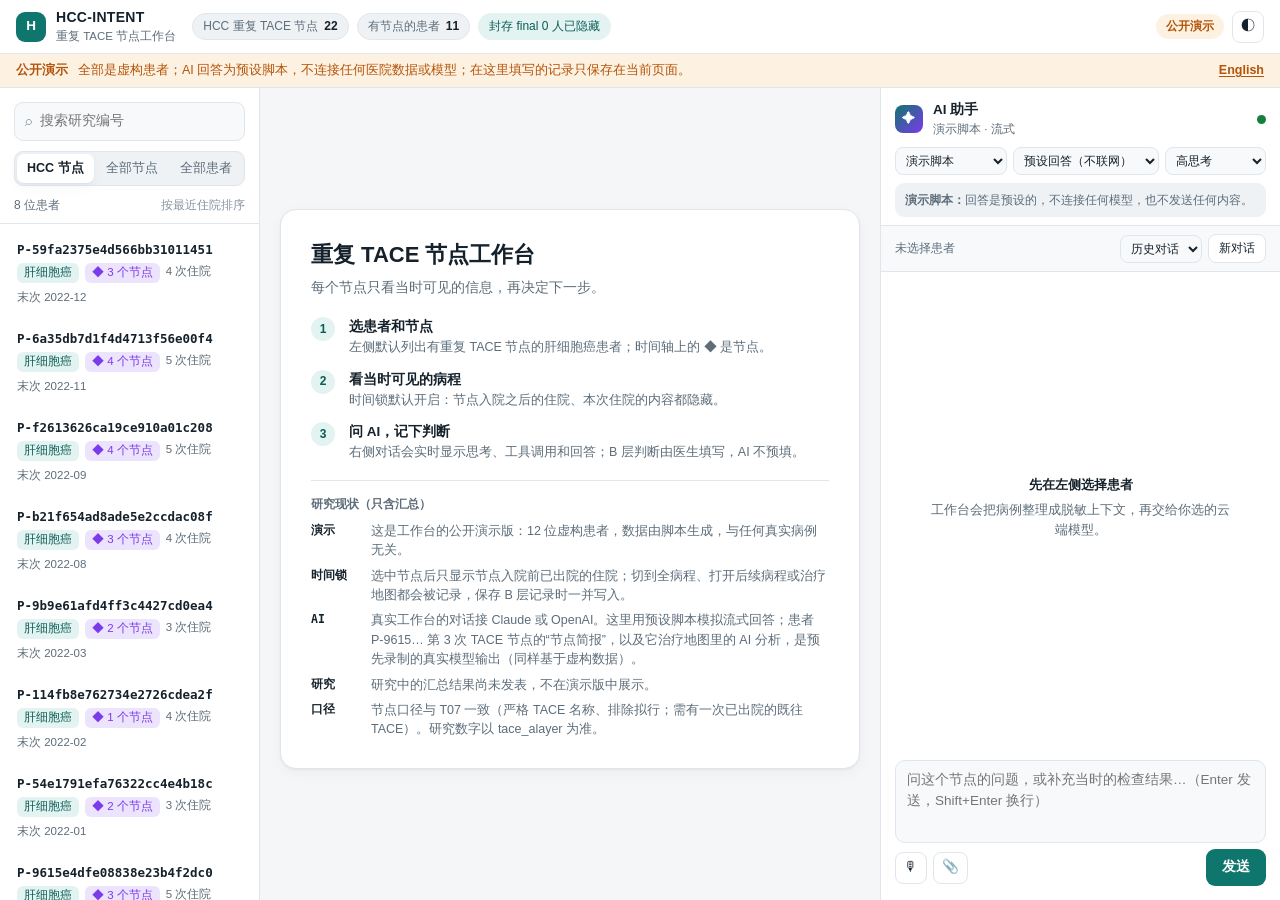
==== commit 70108e3e: "Add English version at /en/ with a language switch The Chinese page stays at the root; the English p" ====
--- a/index.html
+++ b/index.html
@@ -6,6 +6,7 @@
 <meta name="hcc-token" content="demo">
 <meta name="description" content="重复 TACE 节点工作台的公开演示：虚构患者、时间锁视图、A/B 层记录、治疗地图与预设的流式 AI 回答。">
 <title>HCC-INTENT 演示</title>
+<link rel="alternate" hreflang="en" href="en/">
 <link rel="stylesheet" href="workbench.css">
 <link rel="stylesheet" href="demo.css">
 </head>
@@ -20,7 +21,7 @@
     <button id="toggleAssistant" class="icon-btn only-medium" aria-label="AI 助手">✦</button>
   </div>
 </header>
-<div class="demo-banner" role="note"><b>公开演示</b><span>全部是虚构患者；AI 回答为预设脚本，不连接任何医院数据或模型；在这里填写的记录只保存在当前页面。</span></div>
+<div class="demo-banner" role="note"><b>公开演示</b><span>全部是虚构患者；AI 回答为预设脚本，不连接任何医院数据或模型；在这里填写的记录只保存在当前页面。</span><a class="demo-lang" href="en/" hreflang="en" lang="en">English</a></div>
 
 <div class="layout">
   <aside id="patientsPanel" class="patients">
--- a/demo.css
+++ b/demo.css
@@ -2,7 +2,9 @@
 :root{--demo-h:34px}
 html,body{height:100%}
 .demo-banner{height:var(--demo-h);display:flex;align-items:center;gap:10px;padding:0 max(16px,env(safe-area-inset-right,0px)) 0 max(16px,env(safe-area-inset-left,0px));background:var(--warn-soft);color:var(--warn);font-size:12.5px;border-bottom:1px solid var(--border);white-space:nowrap;overflow:hidden}
-.demo-banner span{overflow:hidden;text-overflow:ellipsis}
+.demo-banner span{overflow:hidden;text-overflow:ellipsis;min-width:0}
+html[lang="en"] .research-notes .note-line{grid-template-columns:84px 1fr}
+.demo-lang{margin-left:auto;flex-shrink:0;color:inherit;font-weight:600;text-decoration:underline;text-underline-offset:2px}
 .demo-pill{font-size:12px;font-weight:600;color:var(--warn);background:var(--warn-soft);border-radius:999px;padding:3px 10px}
 .layout{height:calc(100% - 54px - var(--demo-h))}
 .node-card.map-max{top:calc(54px + var(--demo-h))}
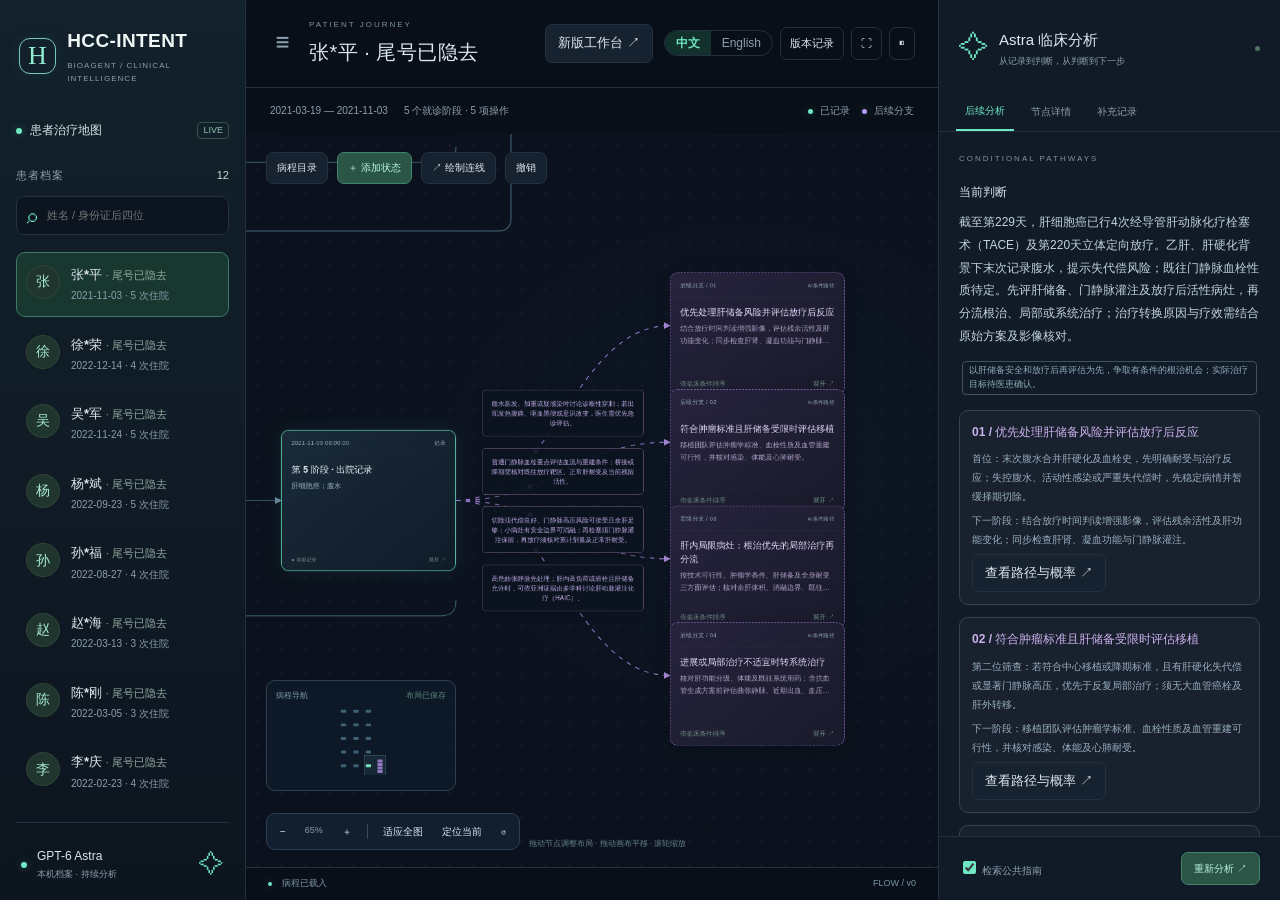
==== commit 5712de37: "Open on the treatment map; masked names; header language switch - index.html is now the patient trea" ====
--- a/index.html
+++ b/index.html
@@ -1,132 +1,37 @@
 <!doctype html>
-<html lang="zh-CN">
-<head>
-<meta charset="utf-8">
-<meta name="viewport" content="width=device-width,initial-scale=1">
-<meta name="hcc-token" content="demo">
-<meta name="description" content="重复 TACE 节点工作台的公开演示：虚构患者、时间锁视图、A/B 层记录、治疗地图与预设的流式 AI 回答。">
-<title>HCC-INTENT 演示</title>
+<html lang="zh-CN"><head><meta charset="utf-8"><meta name="viewport" content="width=device-width,initial-scale=1">
+<meta name="hcc-token" content="static"><title>HCC-INTENT · 患者治疗地图</title>
+<meta name="description" content="患者治疗地图：按住院和操作展开完整病程，连接每一次治疗与下一步。">
 <link rel="alternate" hreflang="en" href="en/">
-<link rel="stylesheet" href="workbench.css">
-<link rel="stylesheet" href="demo.css">
-</head>
+<link rel="stylesheet" href="flow.css"><link rel="stylesheet" href="site.css">
+<script src="mock.js"></script><script src="flow.js" defer></script></head>
 <body>
-<header class="topbar">
-  <button id="togglePatients" class="icon-btn only-narrow" aria-label="患者列表">☰</button>
-  <div class="brand"><span class="brand-mark">H</span><div><strong>HCC-INTENT</strong><small>重复 TACE 节点工作台</small></div></div>
-  <div id="statusChips" class="status-chips"></div>
-  <div class="top-actions">
-    <span class="demo-pill">公开演示</span>
-    <button id="themeToggle" class="icon-btn" aria-label="切换明暗主题" title="切换明暗主题">◐</button>
-    <button id="toggleAssistant" class="icon-btn only-medium" aria-label="AI 助手">✦</button>
-  </div>
-</header>
-<div class="demo-banner" role="note"><b>公开演示</b><span>全部是虚构患者；AI 回答为预设脚本，不连接任何医院数据或模型；在这里填写的记录只保存在当前页面。</span><a class="demo-lang" href="en/" hreflang="en" lang="en">English</a></div>
-
-<div class="layout">
-  <aside id="patientsPanel" class="patients">
-    <div class="panel-head">
-      <label class="search"><span aria-hidden="true">⌕</span><input id="patientSearch" placeholder="搜索研究编号" aria-label="搜索研究编号" autocomplete="off"></label>
-      <div class="segmented" id="scopeSwitch" role="tablist" aria-label="患者范围">
-        <button data-scope="hcc_nodes" class="active" role="tab">HCC 节点</button>
-        <button data-scope="nodes" role="tab">全部节点</button>
-        <button data-scope="all" role="tab">全部患者</button>
-      </div>
-      <div class="list-meta"><span id="patientTotal">—</span><span class="hint">按最近住院排序</span></div>
-    </div>
-    <div id="patientList" class="patient-list" role="listbox" aria-label="患者"></div>
-    <button id="loadMore" class="ghost-btn load-more" hidden>加载更多</button>
-  </aside>
-
-  <main id="casePanel" class="case">
-    <section id="welcome" class="welcome">
-      <div class="welcome-card">
-        <h1>重复 TACE 节点工作台</h1>
-        <p>每个节点只看当时可见的信息，再决定下一步。</p>
-        <ol class="steps">
-          <li><b>选患者和节点</b><span>左侧默认列出有重复 TACE 节点的肝细胞癌患者；时间轴上的 ◆ 是节点。</span></li>
-          <li><b>看当时可见的病程</b><span>时间锁默认开启：节点入院之后的住院、本次住院的内容都隐藏。</span></li>
-          <li><b>问 AI，记下判断</b><span>右侧对话会实时显示思考、工具调用和回答；B 层判断由医生填写，AI 不预填。</span></li>
-        </ol>
-        <div id="welcomeNotes" class="research-notes"></div>
-      </div>
-    </section>
-
-    <section id="caseView" class="case-view" hidden>
-      <div class="case-head">
-        <div class="case-title">
-          <div class="eyebrow" id="caseEyebrow"></div>
-          <h1 id="caseTitle"></h1>
-          <div id="caseBadges" class="badges"></div>
-        </div>
-        <div id="caseStats" class="case-stats"></div>
-      </div>
-
-      <div class="card timeline-card">
-        <div class="card-head">
-          <div class="node-strip" id="nodeStrip" aria-label="重复 TACE 节点"></div>
-          <div class="segmented mode-switch" id="modeSwitch" aria-label="视图模式">
-            <button data-mode="locked" class="active" title="只显示节点入院前已出院的住院">🔒 时间锁</button>
-            <button data-mode="full" title="显示全部住院，会记录为已查看后续病程">全病程</button>
-          </div>
-        </div>
-        <div id="modeHint" class="mode-hint"></div>
-        <div id="timeline" class="timeline" aria-label="住院时间轴"></div>
-        <div class="legend" id="timelineLegend"></div>
-      </div>
-
-      <div class="card node-card">
-        <nav class="tabs" id="tabs" role="tablist">
-          <button data-tab="visible" class="active" role="tab">当时可见</button>
-          <button data-tab="alayer" role="tab">A 层 · 状态</button>
-          <button data-tab="blayer" role="tab">B 层 · 医生记录</button>
-          <button data-tab="after" role="tab">后续病程</button>
-          <button data-tab="map" role="tab">治疗地图</button>
-          <button data-tab="detail" role="tab">住院详情</button>
-        </nav>
-        <div id="tabBody" class="tab-body"></div>
-      </div>
-    </section>
-  </main>
-
-  <aside id="assistantPanel" class="assistant">
-    <div class="assistant-head">
-      <div class="assistant-title"><span class="spark">✦</span><div><strong>AI 助手</strong><small id="assistantSub">云端模型 · 流式</small></div></div>
-      <span id="assistantDot" class="dot" title="状态"></span>
-    </div>
-    <div class="model-row">
-      <select id="providerSelect" aria-label="接口"></select>
-      <select id="modelSelect" aria-label="模型"></select>
-      <select id="effortSelect" aria-label="思考强度" title="思考强度">
-        <option value="low">低思考</option><option value="medium">中思考</option><option value="high" selected>高思考</option>
-      </select>
-    </div>
-    <div id="exportBanner" class="export-banner"></div>
-    <div class="context-bar">
-      <span id="contextChip" class="context-chip">未选择患者</span>
-      <div class="context-actions">
-        <select id="historySelect" aria-label="历史对话"><option value="">历史对话</option></select>
-        <button id="newChat" class="ghost-btn small">新对话</button>
-      </div>
-    </div>
-    <div id="messages" class="messages" aria-live="polite"></div>
-    <div id="quickPrompts" class="quick-prompts"></div>
-    <form id="composer" class="composer">
-      <textarea id="composerInput" rows="3" placeholder="问这个节点的问题，或补充当时的检查结果…（Enter 发送，Shift+Enter 换行）"></textarea>
-      <div class="composer-actions">
-        <div class="left">
-          <button type="button" id="voiceBtn" class="icon-btn" title="本地语音转文字" aria-label="语音输入">🎙</button>
-          <label class="icon-btn" title="上传文字型文件（本地提取）" aria-label="上传文件">📎<input id="fileInput" type="file" accept=".txt,.md,.json,.pdf,.docx" hidden></label>
-          <span id="composerNote" class="composer-note"></span>
-        </div>
-        <button type="submit" id="sendBtn" class="primary-btn">发送</button>
-      </div>
-    </form>
-  </aside>
-</div>
-<div id="tooltip" class="tooltip" role="tooltip" hidden></div>
+<aside id="patientPanel" class="patient-panel">
+  <a class="brand" href="workbench.html"><span class="brand-icon">H</span><span>HCC-INTENT<small>BIOAGENT / CLINICAL INTELLIGENCE</small></span></a>
+  <div class="workspace-tag"><i></i> 患者治疗地图 <span>LIVE</span></div>
+  <div class="list-heading">患者档案 <span id="totalPatients">—</span></div>
+  <label class="search"><span>⌕</span><input id="patientSearch" aria-label="搜索姓名或身份证后四位" placeholder="姓名 / 身份证后四位"></label>
+  <div id="patientList" class="patient-list"></div><button id="loadMore" class="load-more">加载更多患者</button>
+  <div class="sidebar-foot"><i></i><div>GPT-6 Astra<small>本机档案 · 持续分析</small></div><span>✧</span></div>
+</aside>
+<main id="mainPanel">
+  <header class="topbar"><div class="patient-title"><button id="togglePatients" aria-label="收起或展开患者列表">☰</button><div><div class="eyebrow">PATIENT JOURNEY</div><h1 id="patientName">患者治疗地图</h1></div></div><div class="header-tools"><a class="site-link" href="workbench.html" title="重复 TACE 节点工作台">新版工作台 ↗</a><nav class="lang-switch" aria-label="Language"><span aria-current="page">中文</span><a href="en/" hreflang="en" lang="en">English</a></nav><button id="showVersions">版本记录</button><button id="fullscreen" aria-label="全屏画布">⛶</button><button id="toggleInspector" aria-label="收起或展开分析面板">◧</button></div></header>
+  <div class="journey-meta"><span id="patientRange">读取患者档案…</span><span id="nodeCount"></span><span class="legend"><i></i> 已记录 <i class="purple"></i> 后续分支</span></div>
+  <section id="canvas" class="canvas" aria-label="可拖拽患者治疗流程图" tabindex="0">
+    <div class="canvas-grid"></div><div id="world" class="world"><svg id="episodeBraces" class="edges" aria-label="住院阶段汇总括号"></svg><div id="episodeSummaries"></div><svg id="edges" class="edges" aria-label="治疗连线"></svg><div id="edgeLabels"></div><div id="nodes"></div></div>
+    <div id="canvasEmpty" class="canvas-empty"><div class="orbit">✧</div><h2>连接每一次治疗与下一步</h2><p>选择患者，展开完整治疗地图</p></div>
+    <div class="canvas-top"><button id="journeyIndex">病程目录</button><button id="addNode" class="accent">＋ 添加状态</button><button id="addLink">↗ 绘制连线</button><button id="undoEdit" title="撤销最近一次临床编辑">撤销</button></div>
+    <div class="canvas-bottom"><div class="canvas-controls"><button id="zoomOut" aria-label="缩小">−</button><span id="zoomValue">100%</span><button id="zoomIn" aria-label="放大">＋</button><span class="divider"></span><button id="fitGraph">适应全图</button><button id="goCurrent">定位当前</button><button id="resetLayout" title="恢复自动布局">↺</button></div><span class="gesture-hint">拖动节点调整布局 · 拖动画布平移 · 滚轮缩放</span></div>
+    <div class="minimap-wrap"><div>病程导航 <span id="saveState">布局已保存</span></div><svg id="minimap" width="200" height="90" aria-label="病程缩略导航"></svg></div>
+  </section>
+  <footer><span><i></i> <span id="jobStatus">就绪</span></span><span id="revisionLabel">FLOW / v0</span></footer>
+</main>
+<aside id="inspector" class="inspector">
+  <div class="inspector-heading"><span class="astra-mark">✧</span><div><h2>Astra 临床分析</h2><small>从记录到判断，从判断到下一步</small></div><span id="busyDot" class="status-dot"></span></div>
+  <div class="inspector-tabs"><button id="analysisTab" class="active">后续分析</button><button id="detailTab">节点详情</button><button id="editTab">补充记录</button></div>
+  <div id="inspectorBody" class="inspector-body"><div class="empty-panel">选择一个状态框或治疗连线，查看详细内容。</div></div>
+  <div class="inspector-bottom"><label><input type="checkbox" id="publicSearch" checked> 检索公共指南</label><button id="reanalyze" class="accent">重新分析 ↗</button></div>
+</aside>
+<dialog id="versionsDialog"><div class="dialog-title"><h2>流程版本与分析记录</h2><button id="closeVersions">×</button></div><div id="versionList"></div></dialog>
 <div id="toast" class="toast" role="status" hidden></div>
-<script src="mock.js"></script>
-<script src="workbench.js"></script>
-</body>
-</html>
+</body></html>
--- a/flow.css
+++ b/flow.css
@@ -0,0 +1,9 @@
+:root{color-scheme:dark;--bg:#090f18;--panel:#101924;--border:#223040;--text:#dce7ef;--muted:#8c9ead;--mint:#6ee7c2;--violet:#b69af9;--left:246px;--right:342px}*{box-sizing:border-box}body{margin:0;background:var(--bg);color:var(--text);font:13px/1.55 -apple-system,BlinkMacSystemFont,"PingFang SC","Microsoft YaHei",sans-serif;display:grid;grid-template-columns:var(--left) minmax(0,1fr) var(--right);height:100vh;overflow:hidden}button,input,textarea,select{font:inherit}button{cursor:pointer;border:1px solid var(--border);border-radius:7px;background:#162230;color:var(--text);padding:8px 12px;transition:background .15s,border-color .15s}button:hover{background:#213447;border-color:#477067}button:disabled{opacity:.45;cursor:wait}input,textarea,select{background:#0b141f;border:1px solid #2a3a4c;color:var(--text);border-radius:7px;padding:10px;width:100%;outline:none}input:focus,textarea:focus,select:focus{border-color:var(--mint);box-shadow:0 0 0 2px #6ee7c210}input[type=checkbox]{width:auto;accent-color:var(--mint)}textarea{resize:vertical;min-height:95px}a{color:var(--mint);text-decoration:none}h1,h2,h3,p{margin:0}small{display:block;color:var(--muted)}[hidden]{display:none!important}.patient-panel{display:flex;flex-direction:column;border-right:1px solid var(--border);background:linear-gradient(180deg,#12212b,#0d151f);padding:26px 16px 16px;min-height:0}.brand{display:flex;gap:11px;align-items:center;color:#eef7f5;font-weight:650;font-size:19px;letter-spacing:.4px;padding:0 3px}.brand small{font-size:8px;font-weight:400;letter-spacing:1.05px;margin-top:5px}.brand-icon{border:1px solid #75c9b9;border-radius:11px;color:#91edcf;font:26px Georgia;padding:2px 8px;box-shadow:0 0 18px #6ee7c212}.workspace-tag{display:flex;align-items:center;gap:8px;margin:36px 0 27px;font-size:12px}.workspace-tag span{margin-left:auto;border:1px solid #345347;color:#90c5af;font-size:9px;padding:1px 5px;border-radius:4px}i{display:inline-block;background:var(--mint);width:6px;height:6px;border-radius:50%;box-shadow:0 0 9px #6ee7c250}.list-heading{display:flex;justify-content:space-between;color:var(--muted);margin-bottom:12px;font-size:11px;letter-spacing:1px}.list-heading span{color:#c6ddd5;letter-spacing:0}.search{display:flex;align-items:center;border:1px solid var(--border);background:#0b141f;border-radius:8px;padding-left:10px;margin-bottom:17px}.search>span{color:var(--mint);font-size:20px}.search input{font-size:11px;background:none;border:0;padding:10px}.patient-list{overflow:auto;min-height:0;flex:1}.patient-item{display:flex;gap:11px;text-align:left;width:100%;border-color:transparent;background:none;padding:12px 9px;margin-bottom:5px;border-radius:9px}.patient-item.selected{background:#18372f;border-color:#407a66}.patient-initial{width:34px;height:34px;flex-shrink:0;border:1px solid #304637;background:#20352e;border-radius:50%;display:grid;place-items:center;color:#a6e9ce;font-size:14px}.patient-item strong{font-size:13px;font-weight:550}.patient-item small{font-size:10px;margin-top:3px}.patient-item .tail{color:#8fa89f;font-size:11px;font-weight:400}.patient-item .active-label{font-size:9px;color:#8ce3bd}.load-more{margin-top:10px;font-size:11px}.sidebar-foot{display:flex;gap:10px;align-items:center;padding:22px 5px 0;margin-top:12px;border-top:1px solid var(--border);font-size:12px}.sidebar-foot small{font-size:9px;margin-top:3px}.sidebar-foot>span:last-child{margin-left:auto;color:var(--mint);font-size:25px}#mainPanel{min-width:0;display:flex;flex-direction:column}.topbar{height:88px;display:flex;align-items:center;justify-content:space-between;padding:18px 23px;border-bottom:1px solid var(--border);gap:10px}.patient-title{display:flex;gap:13px;align-items:center;min-width:0}.patient-title button{border:0;background:none;padding:7px;color:#8c9ead}.eyebrow{font-size:8px;color:#7c939f;letter-spacing:2px;margin-bottom:5px}h1{font-size:20px;letter-spacing:.5px;font-weight:500;white-space:nowrap}.pill{border:1px solid #355e4d;background:#17362b;color:#90deba;font-size:9px;white-space:nowrap;padding:3px 7px;border-radius:5px}.header-tools{display:flex;gap:7px}.header-tools button{font-size:11px;padding:7px 9px;background:none}.journey-meta{height:46px;flex-shrink:0;display:flex;align-items:center;gap:16px;padding:0 24px;color:var(--muted);font-size:10px;white-space:nowrap}.legend{margin-left:auto;display:flex;gap:7px;align-items:center}.legend i{height:5px;width:5px}.legend .purple{margin-left:5px;background:var(--violet)}.canvas{position:relative;flex:1;min-height:0;overflow:hidden;touch-action:none;cursor:grab;background:radial-gradient(ellipse at 72% 45%,#18203944,transparent 65%),#0b121d}.canvas:active{cursor:grabbing}.canvas-grid{position:absolute;inset:0;background-image:radial-gradient(#35425180 .75px,transparent .75px);background-size:24px 24px;opacity:.48;pointer-events:none}.world{position:absolute;left:0;top:0;transform-origin:0 0;will-change:transform}.edges{position:absolute;left:0;top:0;width:1px;height:1px;overflow:visible;pointer-events:none}.edge{stroke:#466273;stroke-width:1.5;fill:none;pointer-events:stroke;cursor:pointer}.edge-hit{stroke:transparent;stroke-width:18;fill:none;pointer-events:stroke;cursor:pointer}.edge.planned{stroke:#987bc9;stroke-dasharray:7 8;animation:flow 1.8s linear infinite}.edge-label{position:absolute;width:162px;max-height:62px;overflow:hidden;background:#0b141feb;border:1px solid #2e3c49;border-radius:6px;padding:5px 7px;font-size:10px;line-height:1.6;color:#a0b6c3;cursor:pointer;box-shadow:0 4px 14px #0003}.edge-label.planned{color:#bea9e3;border-color:#544567}.edge-label time{font-size:8px;color:#738a9e;display:block}.graph-node{position:absolute;width:270px;min-height:190px;height:218px;border:1px solid #375166;border-radius:12px;background:linear-gradient(140deg,#1b2b39,#101c2a);box-shadow:0 8px 28px #0003;cursor:grab;user-select:none;overflow:hidden}.graph-node.selected{outline:2px solid #8ac5bc;outline-offset:4px}.graph-node header{display:flex;justify-content:space-between;align-items:center;padding:13px 15px 10px;border-bottom:1px solid #ffffff08;font-size:9px;color:#92aab8;letter-spacing:.3px}.graph-node h3{font-size:14px;color:#e5eff5;line-height:1.5;padding:12px 15px 5px;font-weight:550;display:-webkit-box;-webkit-line-clamp:2;-webkit-box-orient:vertical;overflow:hidden}.graph-node p{font-size:11px;padding:0 15px;color:#91a9b8;display:-webkit-box;-webkit-line-clamp:2;-webkit-box-orient:vertical;overflow:hidden;line-height:1.7}.graph-node .node-chips{display:flex;gap:6px;margin:10px 15px 0;font-size:9px;white-space:nowrap}.node-chips span{color:#aac5c1;background:#27403980;border:1px solid #355548;padding:2px 5px;border-radius:4px;max-width:230px;overflow:hidden;text-overflow:ellipsis}.graph-node .node-footer{position:absolute;left:15px;right:15px;bottom:10px;display:flex;justify-content:space-between;color:#709085;font-size:8px}.graph-node.forecast{border-style:dashed;border-color:#8767b4;background:linear-gradient(140deg,#27243d,#191a2b)}.graph-node.forecast h3{color:#e2d6fa}.graph-node.forecast p{color:#b1a1c7}.graph-node.forecast .node-chips span{color:#d0b8f5;background:#54427040;border-color:#56436e}.graph-node.current{border-color:#61d8b7;box-shadow:0 0 0 1px #6ee7c212,0 0 30px #6ee7c215;animation:breathe 3.5s ease-in-out infinite}.graph-node.entry{height:120px;min-height:120px;background:#14212d;border-color:#2c4354}.graph-node.junction{height:30px;min-height:30px;width:30px;border-radius:50%;background:#18362f;transform:translate(120px,92px);border:1px solid #497465}.graph-node.manual{border-color:#5c86a5}.graph-node.manual.planned{border-style:dashed;border-color:#9a7acb}.node-origin{font-size:8px}.canvas-top,.canvas-bottom{position:absolute;left:20px;right:20px;display:flex;align-items:center;gap:9px;pointer-events:none}.canvas-top{top:18px}.canvas-top button,.canvas-bottom button,.canvas-controls{pointer-events:auto}.canvas-caption{color:#738fa3;font-size:10px;letter-spacing:1px;margin-right:auto}.canvas-caption span{margin:0 8px;color:#34475a}.canvas-top button{font-size:10px;backdrop-filter:blur(10px);padding:7px 10px}.accent{background:#2a5547;color:#bbf5df;border-color:#42846b}.accent:hover{background:#326a57;border-color:#7ad9b0}.canvas-bottom{bottom:17px;align-items:flex-end;flex-wrap:wrap;padding-right:210px}.canvas-controls{display:flex;gap:3px;align-items:center;background:#142130ef;border:1px solid #2d4053;border-radius:9px;padding:5px;backdrop-filter:blur(10px)}.canvas-controls button{background:none;border:0;padding:5px 8px;font-size:10px}.canvas-controls #zoomValue{font-size:9px;color:var(--muted);width:34px;text-align:center}.divider{height:15px;border-left:1px solid #3b4a5c;margin:0 4px}.gesture-hint{font-size:8px;color:#648091}.minimap-wrap{position:absolute;right:18px;bottom:17px;border:1px solid #2d4053;border-radius:9px;padding:9px;background:#0e1b29e8;width:218px}.minimap-wrap>div{font-size:8px;color:#7e99aa;display:flex;justify-content:space-between}.minimap-wrap span{color:#60877a;font-size:8px}.minimap-wrap svg{cursor:crosshair;margin-top:6px}.canvas-empty{position:absolute;inset:0;display:flex;justify-content:center;align-items:center;flex-direction:column;pointer-events:none;color:#7895a7}.canvas-empty h2{font-size:20px;font-weight:400;margin-top:25px;color:#acccda}.canvas-empty p{font-size:11px;margin-top:9px}.orbit{width:100px;height:100px;border:1px solid #577486;border-radius:50%;display:grid;place-items:center;font-size:50px;color:var(--mint);box-shadow:0 0 80px #6ee7c210;animation:breathe 4s infinite}footer{height:33px;flex-shrink:0;display:flex;justify-content:space-between;align-items:center;padding:0 22px;border-top:1px solid var(--border);font-size:9px;color:#7895a7}footer i{height:4px;width:4px;margin-right:7px}.inspector{border-left:1px solid var(--border);display:flex;flex-direction:column;min-height:0;background:#111b27}.inspector-heading{display:flex;align-items:center;gap:10px;padding:25px 20px 20px}.astra-mark{font-size:30px;color:var(--mint)}.inspector-heading h2{font-size:15px;font-weight:500}.inspector-heading small{font-size:9px;margin-top:4px}.status-dot{width:5px;height:5px;background:#527265;border-radius:50%;margin-left:auto}.status-dot.busy{background:var(--mint);animation:breathe 1.5s infinite}.inspector-tabs{display:flex;border-bottom:1px solid var(--border);padding:0 17px;gap:8px}.inspector-tabs button{border:0;border-radius:0;background:none;font-size:10px;color:var(--muted);padding:11px 9px}.inspector-tabs button.active{color:var(--mint);border-bottom:2px solid var(--mint)}.inspector-body{flex:1;min-height:0;overflow:auto;padding:21px 20px}.inspector-body h3{font-size:12px;color:#d5e5eb;font-weight:550;margin:18px 0 9px}.inspector-body p{font-size:11px;color:#99b0c0;line-height:1.9;margin-bottom:10px;white-space:pre-wrap;overflow-wrap:anywhere}.inspector-body .summary{color:#c2d5dc;font-size:12px}.section-line{height:1px;background:#243442;margin:20px 0}.field{display:block;margin:13px 0;color:#90a8b8;font-size:10px}.field input,.field select,.field textarea{display:block;margin-top:6px;font-size:11px}.row{display:flex;gap:9px}.row>*{flex:1;min-width:0}.button-row{display:flex;gap:7px;margin:12px 0;flex-wrap:wrap}.button-row button{font-size:10px}.full{width:100%}.meta{font-size:9px;color:#718fa2;margin:9px 0;overflow-wrap:anywhere}.analysis-branch{border:1px solid #384052;border-radius:9px;padding:12px;margin-top:12px;background:#19202e}.analysis-branch h3{margin:0 0 8px;color:#c8b2eb}.analysis-branch p{font-size:10px;margin-bottom:5px}.prob-row{display:grid;grid-template-columns:1fr 52px;gap:4px;font-size:10px;padding:7px 0;color:#a4bbca}.prob-row span:last-child{text-align:right;color:#b8eadb;font-variant-numeric:tabular-nums}.prob-bar{height:3px;background:#263444;border-radius:3px;overflow:hidden;grid-column:1/-1}.prob-bar i{display:block;height:3px;background:#7bd7b8;border-radius:3px;box-shadow:none}.inspector-bottom{padding:15px 20px;display:flex;align-items:center;gap:12px;border-top:1px solid var(--border)}.inspector-bottom label{font-size:10px;color:#8da3b3;white-space:nowrap}.inspector-bottom button{margin-left:auto;font-size:10px}.empty-panel{font-size:11px;color:#7292a5;line-height:2;padding:20px 0}.source-chip{display:inline-block;font-size:9px;border:1px solid #3e5263;border-radius:4px;padding:2px 6px;color:#8fabbc;margin:3px}.detail-list{font-size:10px;line-height:1.9;word-break:break-word}.detail-list dt{color:#7492a7;margin-top:7px}.detail-list dd{margin:0;color:#b9cbd7}.toast{position:fixed;bottom:50px;left:50%;transform:translateX(-50%);max-width:500px;padding:12px 20px;border-radius:8px;border:1px solid #4c6a7a;background:#1b2b38;color:#d6ece8;box-shadow:0 10px 30px #0008;z-index:30;font-size:12px}dialog{background:#101c29;color:var(--text);border:1px solid #3a5062;border-radius:14px;width:630px;max-width:90vw;max-height:80vh;padding:24px}dialog::backdrop{background:#030810aa;backdrop-filter:blur(6px)}.dialog-title{display:flex;align-items:center;justify-content:space-between;margin-bottom:22px}.dialog-title h2{font-size:17px}.version-item{padding:14px 0;border-bottom:1px solid #2a3a4b}.version-item p{font-size:11px;color:#9cb1c0;margin:8px 0}.version-item button{font-size:10px}.patients-hidden{--left:0px}.patients-hidden .patient-panel{display:none}.inspector-hidden{--right:0px}.inspector-hidden .inspector{display:none}body:fullscreen{height:100vh}.compact-nodes .graph-node p,.compact-nodes .node-chips,.compact-nodes .node-footer{display:none}.compact-nodes .graph-node{min-height:75px;height:75px}.compact-nodes .graph-node.junction{height:30px;min-height:30px}.compact-nodes .graph-node header{padding:5px 10px;font-size:10px}.compact-nodes .graph-node h3{font-size:18px;padding:5px 10px}::-webkit-scrollbar{width:5px;height:5px}::-webkit-scrollbar-thumb{background:#324657;border-radius:8px}@keyframes breathe{0%,100%{box-shadow:0 0 0 1px #6ee7c216,0 0 18px #6ee7c212}50%{box-shadow:0 0 0 2px #6ee7c232,0 0 35px #6ee7c22a}}@keyframes flow{to{stroke-dashoffset:-30}}@media(prefers-reduced-motion:reduce){*,*::before,*::after{animation:none!important;transition:none!important}}@media(max-width:1150px){:root{--left:210px;--right:300px}.topbar{padding:14px}.pill{display:none}.journey-meta{padding:0 14px;font-size:9px;gap:8px}.gesture-hint{display:none}.canvas-bottom{padding-right:0;bottom:13px}.minimap-wrap{bottom:70px;width:158px}.minimap-wrap svg{width:140px;height:65px}.header-tools #showVersions{display:none}}@media(max-width:850px){:root{--left:180px;--right:0px}.inspector{position:fixed;width:320px;top:0;bottom:0;right:0;z-index:10;box-shadow:-20px 0 50px #0007}.inspector-hidden .inspector{display:none}.header-tools{margin-left:auto}.legend{display:none}.canvas-caption{display:none}.canvas-top{justify-content:flex-end}h1{font-size:17px}}
+.graph-node.forecast{height:164px}.graph-node.forecast p{-webkit-line-clamp:2}.graph-node.forecast .node-footer{font-size:10px}
+.edge-label{max-height:none}
+.canvas{overflow:clip}
+@media(max-width:850px){.inspector{top:134px;bottom:32px}.topbar{position:relative;z-index:11}}
+.episode-brace{fill:none;stroke:#547c8b;stroke-width:1.5;opacity:.7}.episode-summary{position:absolute;width:250px;height:34px;background:#142330;border:1px solid #365665;color:#aac8ce;font-size:12px;border-radius:18px;cursor:pointer}.episode-summary span{font-size:9px;margin-left:12px;color:#71929b}#episodeSummaries{position:absolute;inset:0;z-index:2;pointer-events:none}.episode-summary{pointer-events:auto}
+body .minimap-wrap{left:20px;right:auto;bottom:76px;width:190px}body .minimap-wrap svg{width:170px;height:66px}
+#patientPanel{grid-column:1;grid-row:1}#mainPanel{grid-column:2;grid-row:1}#inspector{grid-column:3;grid-row:1}
+.graph-node.operation header>span:first-child{display:flex;align-items:baseline;gap:8px;white-space:nowrap;letter-spacing:0;font-size:11px}.state-label{font-size:10px;font-weight:500;color:#99c6ce}.graph-node.operation .node-origin{font-size:8px;letter-spacing:0}.graph-node.operation p{margin-top:16px}.graph-node.operation .node-footer{font-size:9px;letter-spacing:0}.edge-label{width:250px;height:72px;overflow:hidden;display:flex;flex-direction:column;align-items:center;justify-content:center;line-height:1.5;padding:8px 12px;white-space:normal}.edge-label time{flex-shrink:0}.operation-source{margin:10px 0;border-bottom:1px solid #2a3a4b;padding:8px 0}.operation-source summary{cursor:pointer;font-size:12px}
--- a/site.css
+++ b/site.css
@@ -0,0 +1,10 @@
+/* Static site: header language switch and the link between the two pages. Colors come from each page's tokens
+   (workbench.css: --accent*, flow.css: --mint). */
+.lang-switch{display:inline-flex;align-items:center;flex-shrink:0;border:1px solid var(--border);border-radius:999px;overflow:hidden;font-size:12px;line-height:1;margin-left:4px}
+.lang-switch>*{padding:6px 11px;color:var(--muted);text-decoration:none;white-space:nowrap}
+.lang-switch a:hover{color:var(--text)}
+.lang-switch [aria-current]{background:var(--accent-soft,#12312c);color:var(--accent-text,var(--mint,#6ee7c2));font-weight:600}
+.header-tools{align-items:center}
+.site-link{display:inline-flex;align-items:center;border:1px solid var(--border);border-radius:7px;background:#162230;color:var(--text);padding:8px 12px;text-decoration:none;white-space:nowrap;font-size:13px}
+.site-link:hover{border-color:var(--mint,#6ee7c2)}
+@media(max-width:850px){.site-link{display:none}}
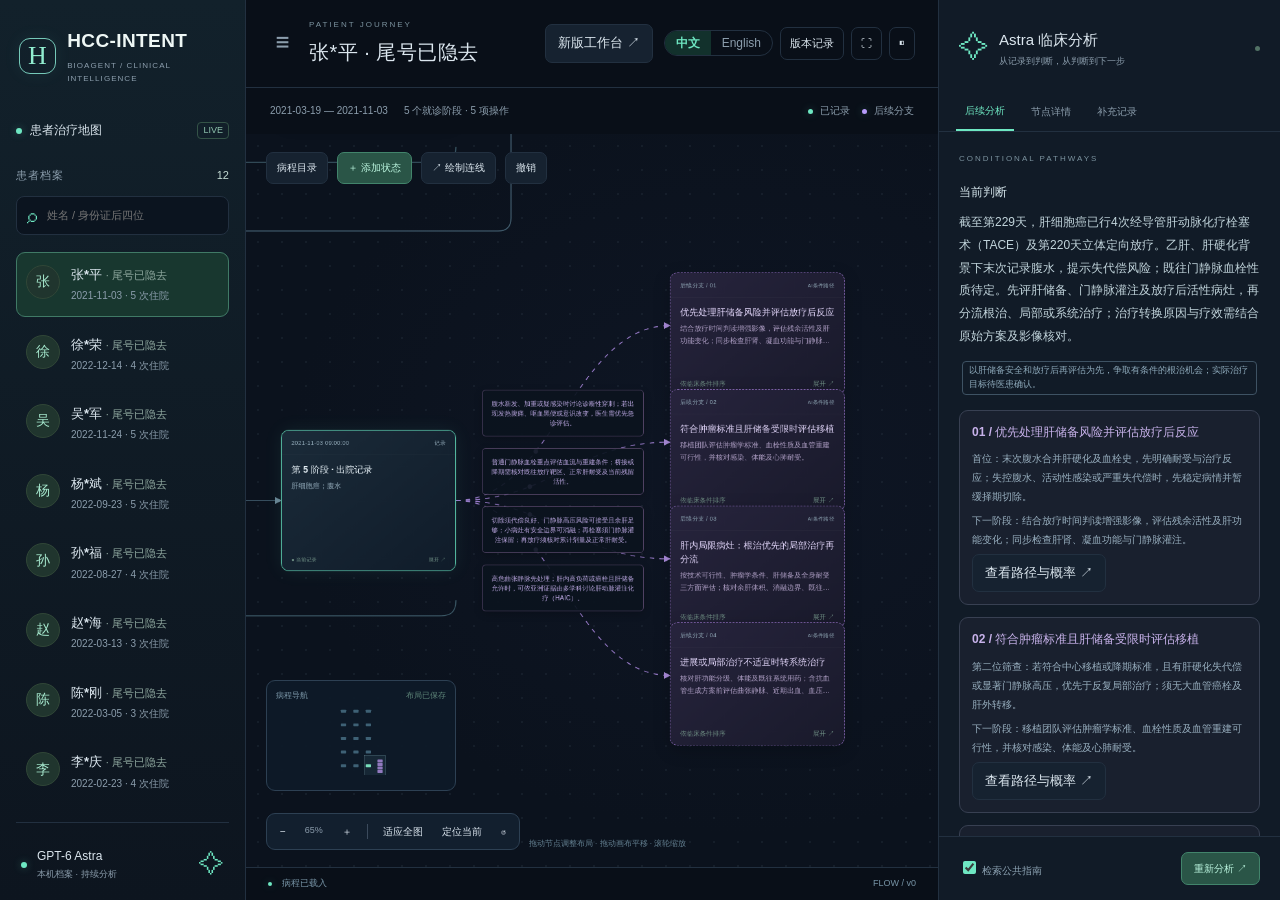
==== commit 6e331e75: "Version asset URLs so cached scripts never mix with a newer page Scripts, stylesheets and data.json " ====
--- a/index.html
+++ b/index.html
@@ -2,9 +2,10 @@
 <html lang="zh-CN"><head><meta charset="utf-8"><meta name="viewport" content="width=device-width,initial-scale=1">
 <meta name="hcc-token" content="static"><title>HCC-INTENT · 患者治疗地图</title>
 <meta name="description" content="患者治疗地图：按住院和操作展开完整病程，连接每一次治疗与下一步。">
+<meta name="data-version" content="499df22f23">
 <link rel="alternate" hreflang="en" href="en/">
-<link rel="stylesheet" href="flow.css"><link rel="stylesheet" href="site.css">
-<script src="mock.js"></script><script src="flow.js" defer></script></head>
+<link rel="stylesheet" href="flow.css?v=c9bda5fcbd"><link rel="stylesheet" href="site.css?v=8c9be41195">
+<script src="mock.js?v=6196f97edd"></script><script src="flow.js?v=55448d1c85" defer></script></head>
 <body>
 <aside id="patientPanel" class="patient-panel">
   <a class="brand" href="workbench.html"><span class="brand-icon">H</span><span>HCC-INTENT<small>BIOAGENT / CLINICAL INTELLIGENCE</small></span></a>
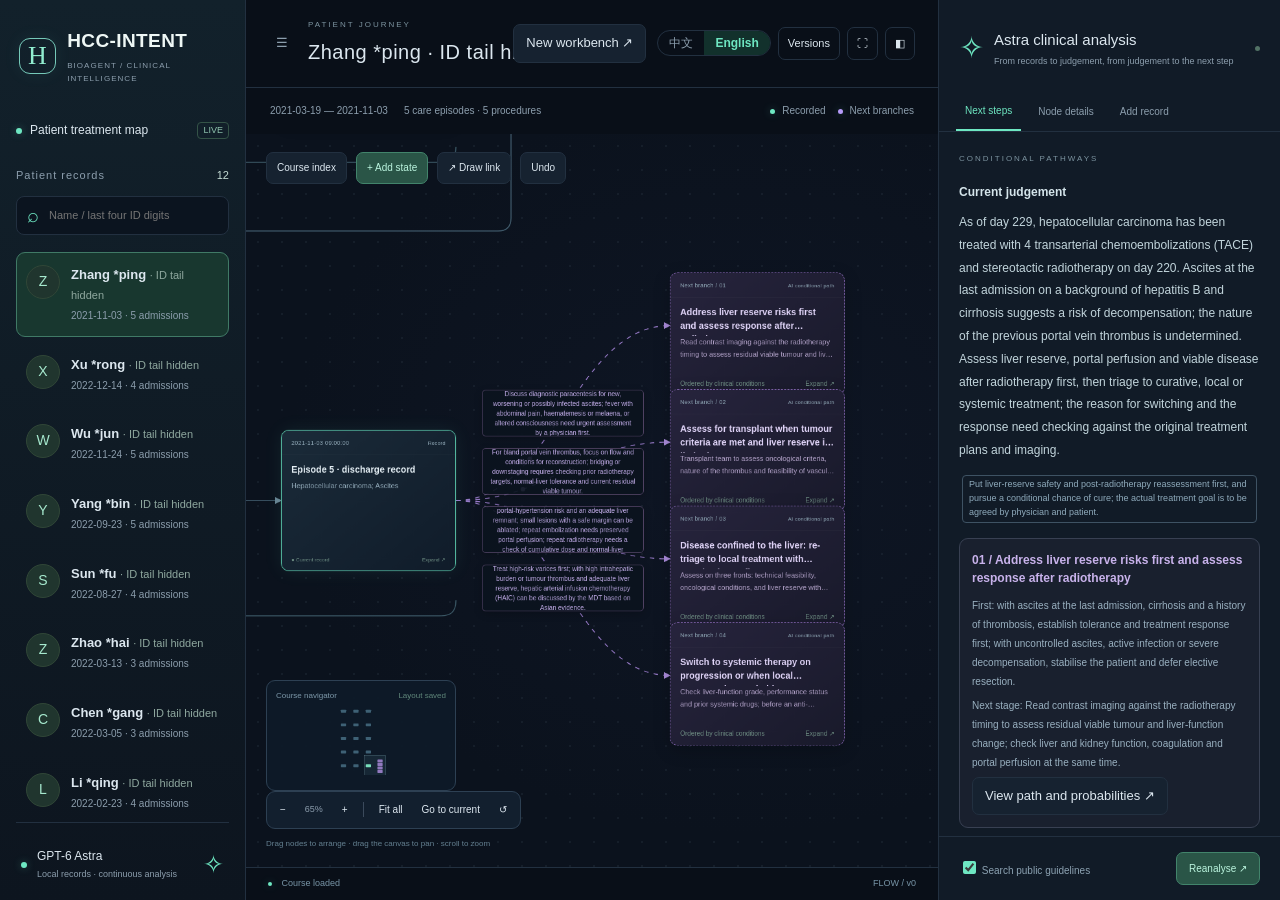
==== commit c784db51: "Open in English: English at the root, Chinese in zh/ The site link now opens the English treatment m" ====
--- a/index.html
+++ b/index.html
@@ -1,38 +1,38 @@
 <!doctype html>
-<html lang="zh-CN"><head><meta charset="utf-8"><meta name="viewport" content="width=device-width,initial-scale=1">
-<meta name="hcc-token" content="static"><title>HCC-INTENT · 患者治疗地图</title>
-<meta name="description" content="患者治疗地图：按住院和操作展开完整病程，连接每一次治疗与下一步。">
-<meta name="data-version" content="499df22f23">
-<link rel="alternate" hreflang="en" href="en/">
+<html lang="en"><head><meta charset="utf-8"><meta name="viewport" content="width=device-width,initial-scale=1">
+<meta name="hcc-token" content="static"><title>HCC-INTENT · Patient treatment map</title>
+<meta name="description" content="Patient treatment map: the whole course by admission and procedure, linking every treatment to the next step.">
+<meta name="data-version" content="5b35edde3d">
+<link rel="alternate" hreflang="zh-CN" href="zh/">
 <link rel="stylesheet" href="flow.css?v=c9bda5fcbd"><link rel="stylesheet" href="site.css?v=8c9be41195">
-<script src="mock.js?v=6196f97edd"></script><script src="flow.js?v=55448d1c85" defer></script></head>
+<script src="mock.js?v=6196f97edd"></script><script src="flow.js?v=fb59a0a47c" defer></script></head>
 <body>
 <aside id="patientPanel" class="patient-panel">
   <a class="brand" href="workbench.html"><span class="brand-icon">H</span><span>HCC-INTENT<small>BIOAGENT / CLINICAL INTELLIGENCE</small></span></a>
-  <div class="workspace-tag"><i></i> 患者治疗地图 <span>LIVE</span></div>
-  <div class="list-heading">患者档案 <span id="totalPatients">—</span></div>
-  <label class="search"><span>⌕</span><input id="patientSearch" aria-label="搜索姓名或身份证后四位" placeholder="姓名 / 身份证后四位"></label>
-  <div id="patientList" class="patient-list"></div><button id="loadMore" class="load-more">加载更多患者</button>
-  <div class="sidebar-foot"><i></i><div>GPT-6 Astra<small>本机档案 · 持续分析</small></div><span>✧</span></div>
+  <div class="workspace-tag"><i></i> Patient treatment map <span>LIVE</span></div>
+  <div class="list-heading">Patient records <span id="totalPatients">—</span></div>
+  <label class="search"><span>⌕</span><input id="patientSearch" aria-label="Search by name or last four ID digits" placeholder="Name / last four ID digits"></label>
+  <div id="patientList" class="patient-list"></div><button id="loadMore" class="load-more">Load more patients</button>
+  <div class="sidebar-foot"><i></i><div>GPT-6 Astra<small>Local records · continuous analysis</small></div><span>✧</span></div>
 </aside>
 <main id="mainPanel">
-  <header class="topbar"><div class="patient-title"><button id="togglePatients" aria-label="收起或展开患者列表">☰</button><div><div class="eyebrow">PATIENT JOURNEY</div><h1 id="patientName">患者治疗地图</h1></div></div><div class="header-tools"><a class="site-link" href="workbench.html" title="重复 TACE 节点工作台">新版工作台 ↗</a><nav class="lang-switch" aria-label="Language"><span aria-current="page">中文</span><a href="en/" hreflang="en" lang="en">English</a></nav><button id="showVersions">版本记录</button><button id="fullscreen" aria-label="全屏画布">⛶</button><button id="toggleInspector" aria-label="收起或展开分析面板">◧</button></div></header>
-  <div class="journey-meta"><span id="patientRange">读取患者档案…</span><span id="nodeCount"></span><span class="legend"><i></i> 已记录 <i class="purple"></i> 后续分支</span></div>
-  <section id="canvas" class="canvas" aria-label="可拖拽患者治疗流程图" tabindex="0">
-    <div class="canvas-grid"></div><div id="world" class="world"><svg id="episodeBraces" class="edges" aria-label="住院阶段汇总括号"></svg><div id="episodeSummaries"></div><svg id="edges" class="edges" aria-label="治疗连线"></svg><div id="edgeLabels"></div><div id="nodes"></div></div>
-    <div id="canvasEmpty" class="canvas-empty"><div class="orbit">✧</div><h2>连接每一次治疗与下一步</h2><p>选择患者，展开完整治疗地图</p></div>
-    <div class="canvas-top"><button id="journeyIndex">病程目录</button><button id="addNode" class="accent">＋ 添加状态</button><button id="addLink">↗ 绘制连线</button><button id="undoEdit" title="撤销最近一次临床编辑">撤销</button></div>
-    <div class="canvas-bottom"><div class="canvas-controls"><button id="zoomOut" aria-label="缩小">−</button><span id="zoomValue">100%</span><button id="zoomIn" aria-label="放大">＋</button><span class="divider"></span><button id="fitGraph">适应全图</button><button id="goCurrent">定位当前</button><button id="resetLayout" title="恢复自动布局">↺</button></div><span class="gesture-hint">拖动节点调整布局 · 拖动画布平移 · 滚轮缩放</span></div>
-    <div class="minimap-wrap"><div>病程导航 <span id="saveState">布局已保存</span></div><svg id="minimap" width="200" height="90" aria-label="病程缩略导航"></svg></div>
+  <header class="topbar"><div class="patient-title"><button id="togglePatients" aria-label="Collapse or expand the patient list">☰</button><div><div class="eyebrow">PATIENT JOURNEY</div><h1 id="patientName">Patient treatment map</h1></div></div><div class="header-tools"><a class="site-link" href="workbench.html" title="Repeat-TACE node workbench">New workbench ↗</a><nav class="lang-switch" aria-label="Language"><a href="zh/" hreflang="zh-CN" lang="zh-CN">中文</a><span aria-current="page">English</span></nav><button id="showVersions">Versions</button><button id="fullscreen" aria-label="Full-screen canvas">⛶</button><button id="toggleInspector" aria-label="Collapse or expand the analysis panel">◧</button></div></header>
+  <div class="journey-meta"><span id="patientRange">Loading patient records…</span><span id="nodeCount"></span><span class="legend"><i></i> Recorded <i class="purple"></i> Next branches</span></div>
+  <section id="canvas" class="canvas" aria-label="Draggable patient treatment flowchart" tabindex="0">
+    <div class="canvas-grid"></div><div id="world" class="world"><svg id="episodeBraces" class="edges" aria-label="Episode summary brackets"></svg><div id="episodeSummaries"></div><svg id="edges" class="edges" aria-label="Treatment links"></svg><div id="edgeLabels"></div><div id="nodes"></div></div>
+    <div id="canvasEmpty" class="canvas-empty"><div class="orbit">✧</div><h2>Link every treatment to the next step</h2><p>Select a patient to open the full treatment map</p></div>
+    <div class="canvas-top"><button id="journeyIndex">Course index</button><button id="addNode" class="accent">+ Add state</button><button id="addLink">↗ Draw link</button><button id="undoEdit" title="Undo the last clinical edit">Undo</button></div>
+    <div class="canvas-bottom"><div class="canvas-controls"><button id="zoomOut" aria-label="Zoom out">−</button><span id="zoomValue">100%</span><button id="zoomIn" aria-label="Zoom in">+</button><span class="divider"></span><button id="fitGraph">Fit all</button><button id="goCurrent">Go to current</button><button id="resetLayout" title="Restore automatic layout">↺</button></div><span class="gesture-hint">Drag nodes to arrange · drag the canvas to pan · scroll to zoom</span></div>
+    <div class="minimap-wrap"><div>Course navigator <span id="saveState">Layout saved</span></div><svg id="minimap" width="200" height="90" aria-label="Course minimap"></svg></div>
   </section>
-  <footer><span><i></i> <span id="jobStatus">就绪</span></span><span id="revisionLabel">FLOW / v0</span></footer>
+  <footer><span><i></i> <span id="jobStatus">Ready</span></span><span id="revisionLabel">FLOW / v0</span></footer>
 </main>
 <aside id="inspector" class="inspector">
-  <div class="inspector-heading"><span class="astra-mark">✧</span><div><h2>Astra 临床分析</h2><small>从记录到判断，从判断到下一步</small></div><span id="busyDot" class="status-dot"></span></div>
-  <div class="inspector-tabs"><button id="analysisTab" class="active">后续分析</button><button id="detailTab">节点详情</button><button id="editTab">补充记录</button></div>
-  <div id="inspectorBody" class="inspector-body"><div class="empty-panel">选择一个状态框或治疗连线，查看详细内容。</div></div>
-  <div class="inspector-bottom"><label><input type="checkbox" id="publicSearch" checked> 检索公共指南</label><button id="reanalyze" class="accent">重新分析 ↗</button></div>
+  <div class="inspector-heading"><span class="astra-mark">✧</span><div><h2>Astra clinical analysis</h2><small>From records to judgement, from judgement to the next step</small></div><span id="busyDot" class="status-dot"></span></div>
+  <div class="inspector-tabs"><button id="analysisTab" class="active">Next steps</button><button id="detailTab">Node details</button><button id="editTab">Add record</button></div>
+  <div id="inspectorBody" class="inspector-body"><div class="empty-panel">Select a state box or treatment link to see details.</div></div>
+  <div class="inspector-bottom"><label><input type="checkbox" id="publicSearch" checked> Search public guidelines</label><button id="reanalyze" class="accent">Reanalyse ↗</button></div>
 </aside>
-<dialog id="versionsDialog"><div class="dialog-title"><h2>流程版本与分析记录</h2><button id="closeVersions">×</button></div><div id="versionList"></div></dialog>
+<dialog id="versionsDialog"><div class="dialog-title"><h2>Map versions and analyses</h2><button id="closeVersions">×</button></div><div id="versionList"></div></dialog>
 <div id="toast" class="toast" role="status" hidden></div>
 </body></html>
